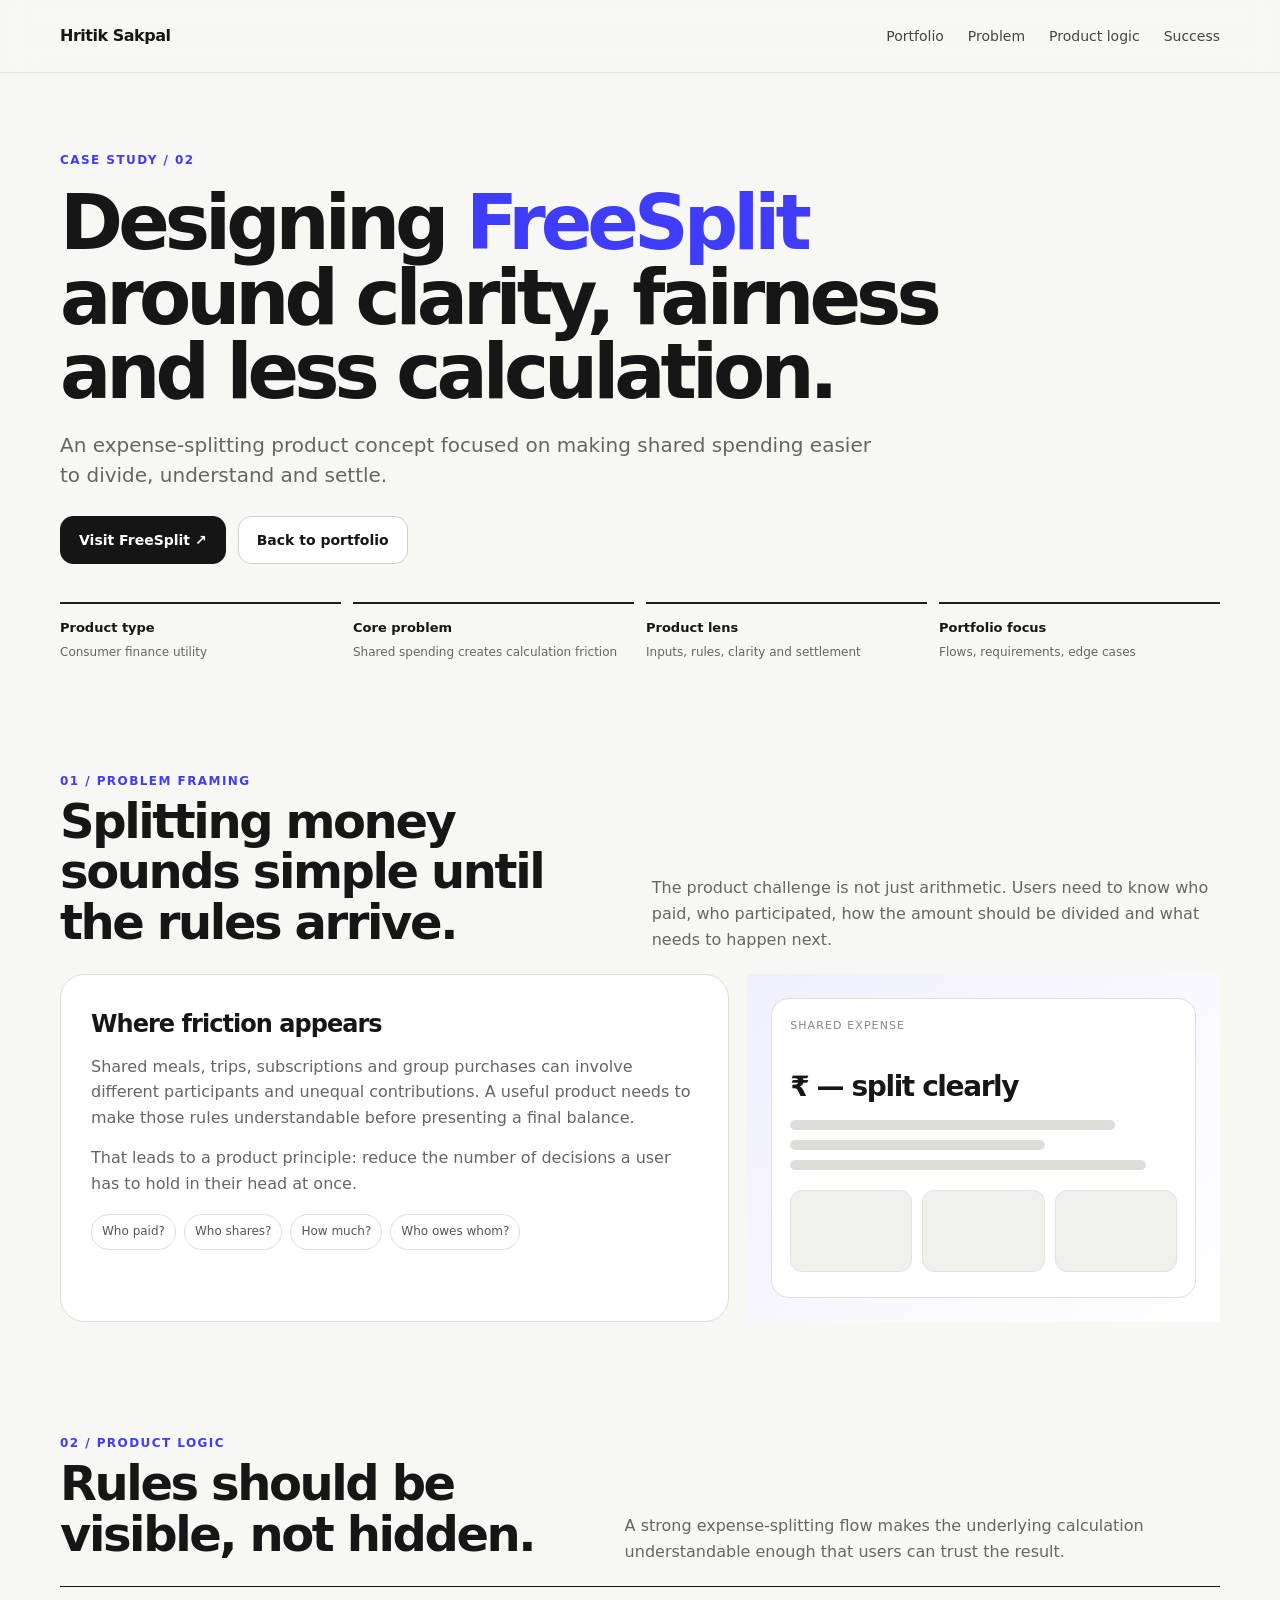
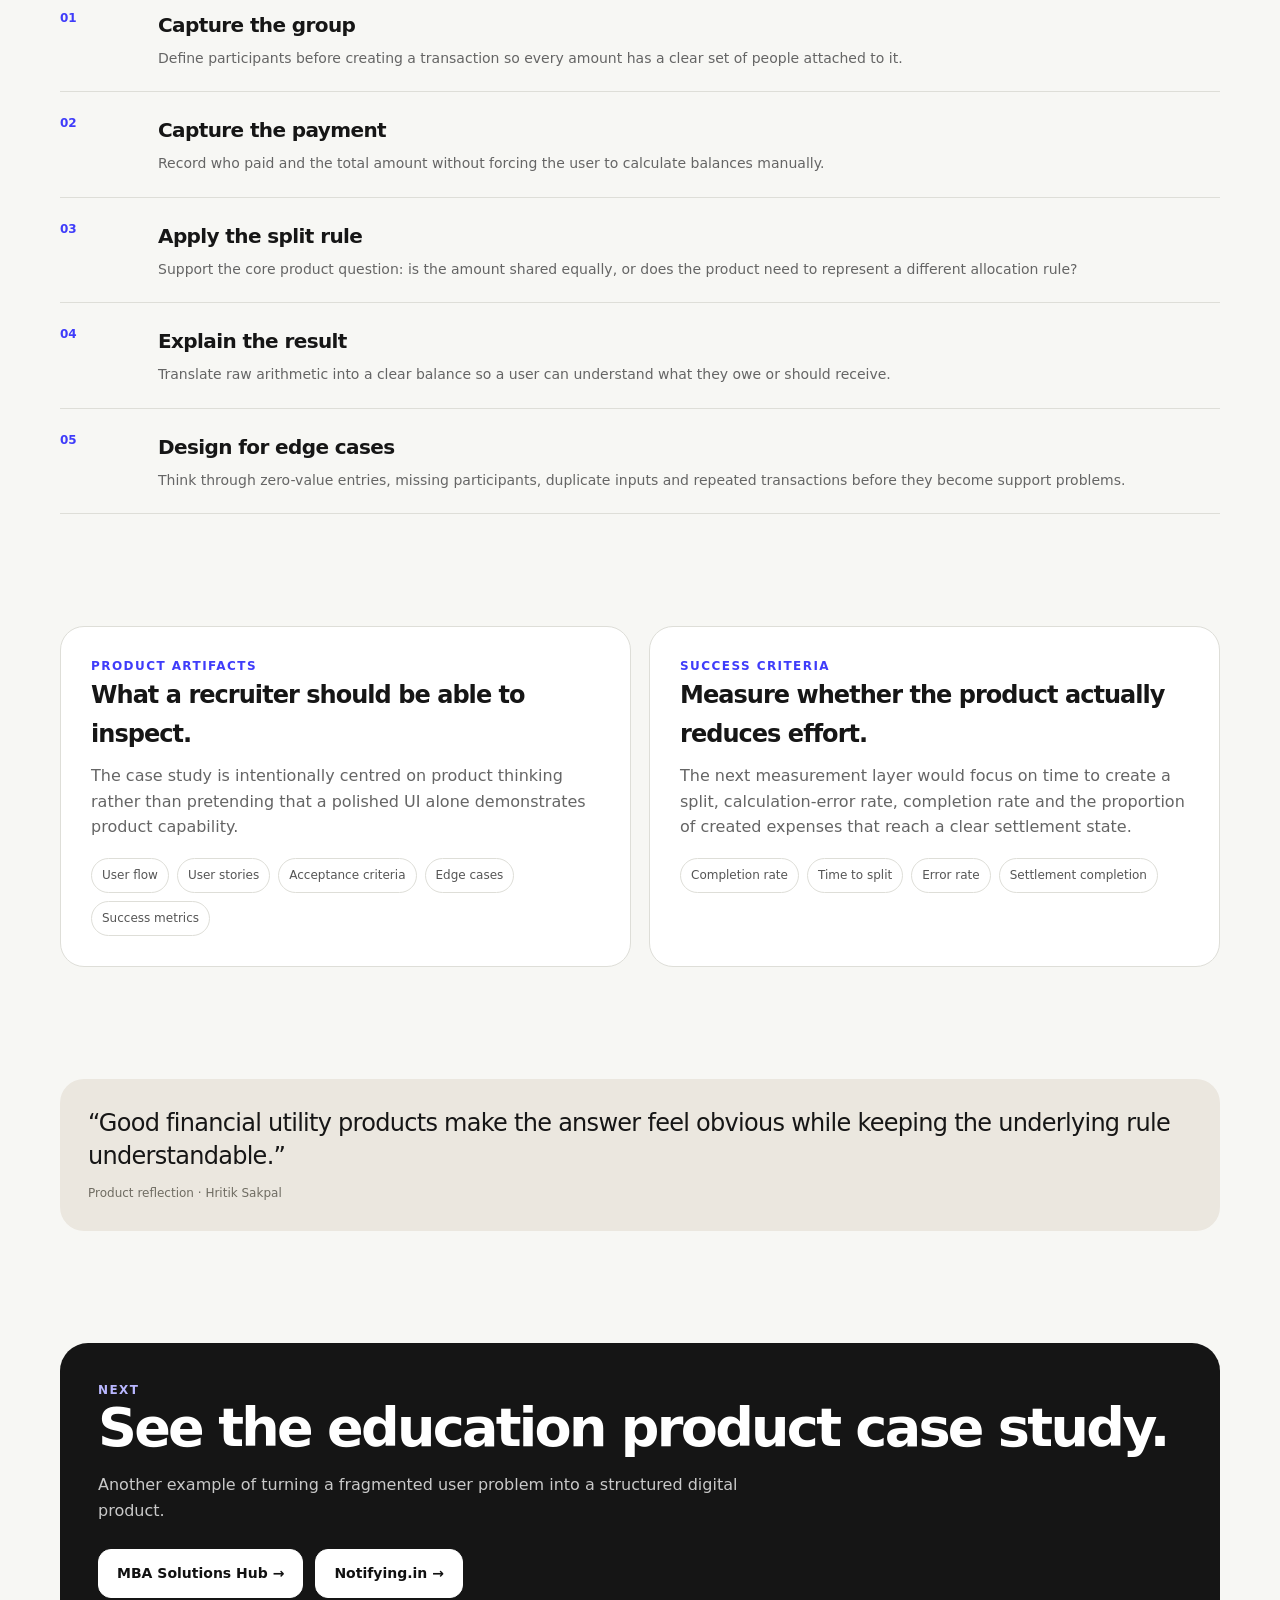
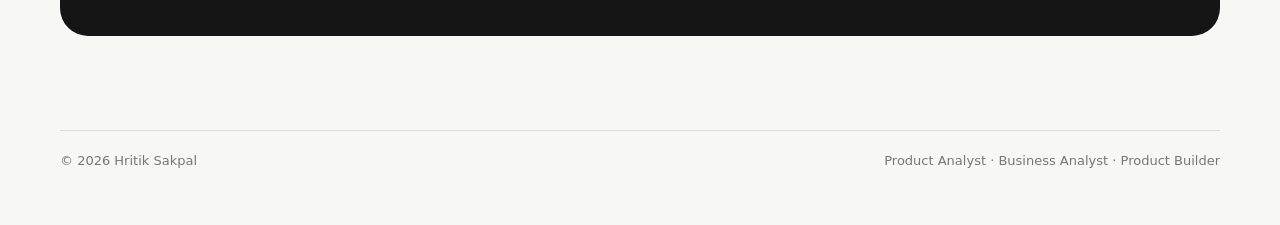
==== freesplit.html @ 92d553ec "Add freesplit case study" ====
<!doctype html>
<html lang="en-IN">
<head>
<meta charset="utf-8"><meta name="viewport" content="width=device-width, initial-scale=1">
<meta name="description" content="FreeSplit product case study by Hritik Sakpal — expense splitting product focused on shared spending, product logic, user flows, requirements and edge cases.">
<meta name="author" content="Hritik Sakpal"><meta name="robots" content="index,follow,max-image-preview:large,max-snippet:-1,max-video-preview:-1">
<link rel="canonical" href="https://hritiksakpal.github.io/portfolio/freesplit.html">
<meta property="og:title" content="FreeSplit Case Study — Hritik Sakpal"><meta property="og:description" content="Product case study for FreeSplit: shared expenses, product logic, user flows, requirements and edge cases."><meta property="og:type" content="article"><meta property="og:url" content="https://hritiksakpal.github.io/portfolio/freesplit.html"><meta property="og:site_name" content="Hritik Sakpal">
<meta property="og:image" content="https://hritiksakpal.github.io/portfolio/assets/profile.jpg">
<title>FreeSplit Case Study | Hritik Sakpal</title>
<style>:root{--bg:#f7f7f4;--surface:#fff;--ink:#161616;--muted:#656565;--line:#deded8;--accent:#3f3cfa;--accent2:#ecebff;--dark:#151515;--shadow:0 18px 60px rgba(0,0,0,.08);--radius:24px}
*{box-sizing:border-box}
html{scroll-behavior:smooth}
body{margin:0;background:var(--bg);color:var(--ink);font-family:Inter,ui-sans-serif,system-ui,-apple-system,BlinkMacSystemFont,"Segoe UI",sans-serif;line-height:1.6}
a{color:inherit;text-decoration:none}
.wrap{width:min(1160px,92vw);margin:0 auto}
.nav{position:sticky;top:0;z-index:50;background:rgba(247,247,244,.88);backdrop-filter:blur(14px);border-bottom:1px solid rgba(222,222,216,.75)}
.navin{height:72px;display:flex;align-items:center;justify-content:space-between}
.brand{font-weight:800;letter-spacing:-.03em}
.links{display:flex;gap:24px;font-size:14px;color:#444}
.links a:hover{color:var(--accent)}
.hero{padding:78px 0 54px}
.kicker{font-size:12px;font-weight:800;letter-spacing:.12em;text-transform:uppercase;color:var(--accent)}
.hero h1{font-size:clamp(46px,6vw,76px);line-height:.98;letter-spacing:-.065em;max-width:960px;margin:16px 0 20px}
.hero h1 span{color:var(--accent)}
.lead{font-size:20px;line-height:1.5;color:var(--muted);max-width:820px;margin:0}
.hero-actions{display:flex;gap:12px;flex-wrap:wrap;margin-top:26px}
.btn{display:inline-flex;align-items:center;justify-content:center;gap:8px;padding:12px 18px;border-radius:13px;border:1px solid #cfcfca;font-weight:700;font-size:14px;background:var(--surface)}
.btn.primary{background:var(--dark);color:#fff;border-color:var(--dark)}
.btn:hover{transform:translateY(-1px)}
.meta-grid{display:grid;grid-template-columns:repeat(4,1fr);gap:12px;margin-top:38px}
.meta{border-top:2px solid #1e1e1e;padding-top:10px}
.meta b{font-size:13px}
.meta span{display:block;color:var(--muted);font-size:12px;margin-top:3px}
.section{padding:56px 0}
.section-head{display:flex;justify-content:space-between;align-items:end;gap:20px;margin-bottom:22px}
.section h2{font-size:clamp(30px,4vw,48px);letter-spacing:-.05em;line-height:1.05;margin:5px 0}
.section-lead{max-width:690px;color:var(--muted);margin:0}
.grid{display:grid;grid-template-columns:repeat(12,1fr);gap:18px}
.card{background:var(--surface);border:1px solid var(--line);border-radius:var(--radius);overflow:hidden}
.copy{padding:30px}
.copy h3{font-size:24px;letter-spacing:-.04em;margin:0 0 10px}
.copy p{color:var(--muted);margin:0 0 15px}
.span-7{grid-column:span 7}
.span-5{grid-column:span 5}
.span-6{grid-column:span 6}
.evidence{padding:24px;background:linear-gradient(135deg,#f0efff,#ffffff)}
.mock-screen{min-height:300px;border:1px solid var(--line);background:#fff;border-radius:18px;padding:18px}
.mock-top{display:flex;justify-content:space-between;gap:10px;align-items:center}
.mock-label{font-size:11px;color:#888;text-transform:uppercase;letter-spacing:.1em}
.mock-title{font-size:28px;font-weight:800;letter-spacing:-.05em;margin:30px 0 6px}
.mock-line{height:10px;background:#deded8;border-radius:999px;margin:10px 0}
.mock-line.s1{width:84%}.mock-line.s2{width:66%}.mock-line.s3{width:92%}
.mock-cards{display:grid;grid-template-columns:repeat(3,1fr);gap:10px;margin-top:20px}
.mock-card{height:82px;border-radius:12px;background:#f0f0ec;border:1px solid #e4e4df}
.note{padding:20px;border:1px solid var(--line);border-radius:18px;background:#fff}
.note b{display:block;margin-bottom:5px}
.note span{color:var(--muted);font-size:13px}
.timeline{border-top:1px solid var(--ink)}
.step-row{display:grid;grid-template-columns:80px 1fr;gap:18px;padding:22px 0;border-bottom:1px solid var(--line)}
.num{font-size:12px;font-weight:800;color:var(--accent)}
.step-row h3{margin:0 0 6px;font-size:20px;letter-spacing:-.03em}
.step-row p{margin:0;color:var(--muted);font-size:14px}
.pills{display:flex;gap:8px;flex-wrap:wrap;margin-top:18px}
.pill{padding:7px 10px;border-radius:999px;border:1px solid var(--line);background:#fff;font-size:12px;color:#555}
.quote{padding:28px;border-radius:24px;background:#ebe7df}
.quote p{font-size:24px;line-height:1.35;letter-spacing:-.03em;margin:0}
.quote span{display:block;margin-top:12px;color:#6f6c62;font-size:12px}
.cta{padding:38px;border-radius:28px;background:var(--dark);color:#fff}
.cta h2{font-size:clamp(32px,5vw,54px);letter-spacing:-.05em;line-height:1.03;margin:0 0 10px}
.cta p{color:#c9c9c9;max-width:680px}
.cta .btn{background:#fff;color:#111;border-color:#fff}
footer{padding:38px 0 54px;color:#777;font-size:13px}
.foot{display:flex;justify-content:space-between;gap:20px;flex-wrap:wrap;border-top:1px solid var(--line);padding-top:20px}
.reveal{opacity:0;transform:translateY(14px);transition:opacity .7s ease,transform .7s ease}
.reveal.on{opacity:1;transform:none}
@media(max-width:900px){.meta-grid{grid-template-columns:1fr 1fr}.span-7,.span-5,.span-6{grid-column:span 12}.hero{padding-top:58px}}
@media(max-width:620px){.navin{height:64px}.links{gap:12px}.links a:nth-child(n+3){display:none}.hero h1{font-size:50px}.lead{font-size:17px}.section{padding:44px 0}.meta-grid{grid-template-columns:1fr 1fr}.copy{padding:24px}.step-row{grid-template-columns:52px 1fr}.quote{padding:24px}.quote p{font-size:21px}}
@media(prefers-reduced-motion:reduce){html{scroll-behavior:auto}.reveal{opacity:1;transform:none;transition:none}}</style>
<script type="application/ld+json">{"@context":"https://schema.org","@type":"Article","headline":"FreeSplit Case Study — Hritik Sakpal","description":"Product case study covering FreeSplit and shared expense splitting.","author":{"@type":"Person","name":"Hritik Sakpal","url":"https://hritiksakpal.github.io/portfolio/"},"mainEntityOfPage":{"@type":"WebPage","@id":"https://hritiksakpal.github.io/portfolio/freesplit.html"},"url":"https://hritiksakpal.github.io/portfolio/freesplit.html","inLanguage":"en-IN"}</script>
</head>
<body>
<header class="nav"><div class="wrap navin"><a class="brand" href="./">Hritik Sakpal</a><nav class="links"><a href="./">Portfolio</a><a href="#problem">Problem</a><a href="#logic">Product logic</a><a href="#success">Success</a></nav></div></header>
<main>
<section class="hero wrap reveal"><div class="kicker">Case study / 02</div><h1>Designing <span>FreeSplit</span> around clarity, fairness and less calculation.</h1><p class="lead">An expense-splitting product concept focused on making shared spending easier to divide, understand and settle.</p><div class="hero-actions"><a class="btn primary" href="https://freesplit.in" target="_blank" rel="noreferrer">Visit FreeSplit ↗</a><a class="btn" href="./">Back to portfolio</a></div>
<div class="meta-grid"><div class="meta"><b>Product type</b><span>Consumer finance utility</span></div><div class="meta"><b>Core problem</b><span>Shared spending creates calculation friction</span></div><div class="meta"><b>Product lens</b><span>Inputs, rules, clarity and settlement</span></div><div class="meta"><b>Portfolio focus</b><span>Flows, requirements, edge cases</span></div></div></section>

<section id="problem" class="section wrap"><div class="section-head reveal"><div><div class="kicker">01 / Problem framing</div><h2>Splitting money sounds simple until the rules arrive.</h2></div><p class="section-lead">The product challenge is not just arithmetic. Users need to know who paid, who participated, how the amount should be divided and what needs to happen next.</p></div>
<div class="grid"><article class="card copy span-7 reveal"><h3>Where friction appears</h3><p>Shared meals, trips, subscriptions and group purchases can involve different participants and unequal contributions. A useful product needs to make those rules understandable before presenting a final balance.</p><p>That leads to a product principle: reduce the number of decisions a user has to hold in their head at once.</p><div class="pills"><span class="pill">Who paid?</span><span class="pill">Who shares?</span><span class="pill">How much?</span><span class="pill">Who owes whom?</span></div></article><aside class="evidence span-5 reveal"><div class="mock-screen"><div class="mock-label">Shared expense</div><div class="mock-title">₹ — split clearly</div><div class="mock-line s1"></div><div class="mock-line s2"></div><div class="mock-line s3"></div><div class="mock-cards"><div class="mock-card"></div><div class="mock-card"></div><div class="mock-card"></div></div></div></aside></div></section>

<section id="logic" class="section wrap"><div class="section-head reveal"><div><div class="kicker">02 / Product logic</div><h2>Rules should be visible, not hidden.</h2></div><p class="section-lead">A strong expense-splitting flow makes the underlying calculation understandable enough that users can trust the result.</p></div>
<div class="timeline reveal">
<div class="step-row"><div class="num">01</div><div><h3>Capture the group</h3><p>Define participants before creating a transaction so every amount has a clear set of people attached to it.</p></div></div>
<div class="step-row"><div class="num">02</div><div><h3>Capture the payment</h3><p>Record who paid and the total amount without forcing the user to calculate balances manually.</p></div></div>
<div class="step-row"><div class="num">03</div><div><h3>Apply the split rule</h3><p>Support the core product question: is the amount shared equally, or does the product need to represent a different allocation rule?</p></div></div>
<div class="step-row"><div class="num">04</div><div><h3>Explain the result</h3><p>Translate raw arithmetic into a clear balance so a user can understand what they owe or should receive.</p></div></div>
<div class="step-row"><div class="num">05</div><div><h3>Design for edge cases</h3><p>Think through zero-value entries, missing participants, duplicate inputs and repeated transactions before they become support problems.</p></div></div>
</div></section>

<section class="section wrap"><div class="grid"><article class="card copy span-6 reveal"><div class="kicker">Product artifacts</div><h3>What a recruiter should be able to inspect.</h3><p>The case study is intentionally centred on product thinking rather than pretending that a polished UI alone demonstrates product capability.</p><div class="pills"><span class="pill">User flow</span><span class="pill">User stories</span><span class="pill">Acceptance criteria</span><span class="pill">Edge cases</span><span class="pill">Success metrics</span></div></article><article class="card copy span-6 reveal"><div class="kicker">Success criteria</div><h3>Measure whether the product actually reduces effort.</h3><p>The next measurement layer would focus on time to create a split, calculation-error rate, completion rate and the proportion of created expenses that reach a clear settlement state.</p><div class="pills"><span class="pill">Completion rate</span><span class="pill">Time to split</span><span class="pill">Error rate</span><span class="pill">Settlement completion</span></div></article></div></section>

<section id="success" class="section wrap"><div class="quote reveal"><p>“Good financial utility products make the answer feel obvious while keeping the underlying rule understandable.”</p><span>Product reflection · Hritik Sakpal</span></div></section>

<section class="section wrap"><div class="cta reveal"><div class="kicker" style="color:#b9b7ff">Next</div><h2>See the education product case study.</h2><p>Another example of turning a fragmented user problem into a structured digital product.</p><div class="hero-actions"><a class="btn" href="mba-solutions-hub.html">MBA Solutions Hub →</a><a class="btn" href="notifying-in.html">Notifying.in →</a></div></div></section>
</main>
<footer><div class="wrap foot"><span>© 2026 Hritik Sakpal</span><span>Product Analyst · Business Analyst · Product Builder</span></div></footer>
<script>const obs=new IntersectionObserver(es=>es.forEach(e=>{if(e.isIntersecting)e.target.classList.add('on')}),{threshold:.08});document.querySelectorAll('.reveal').forEach(el=>obs.observe(el));</script>
</body></html>
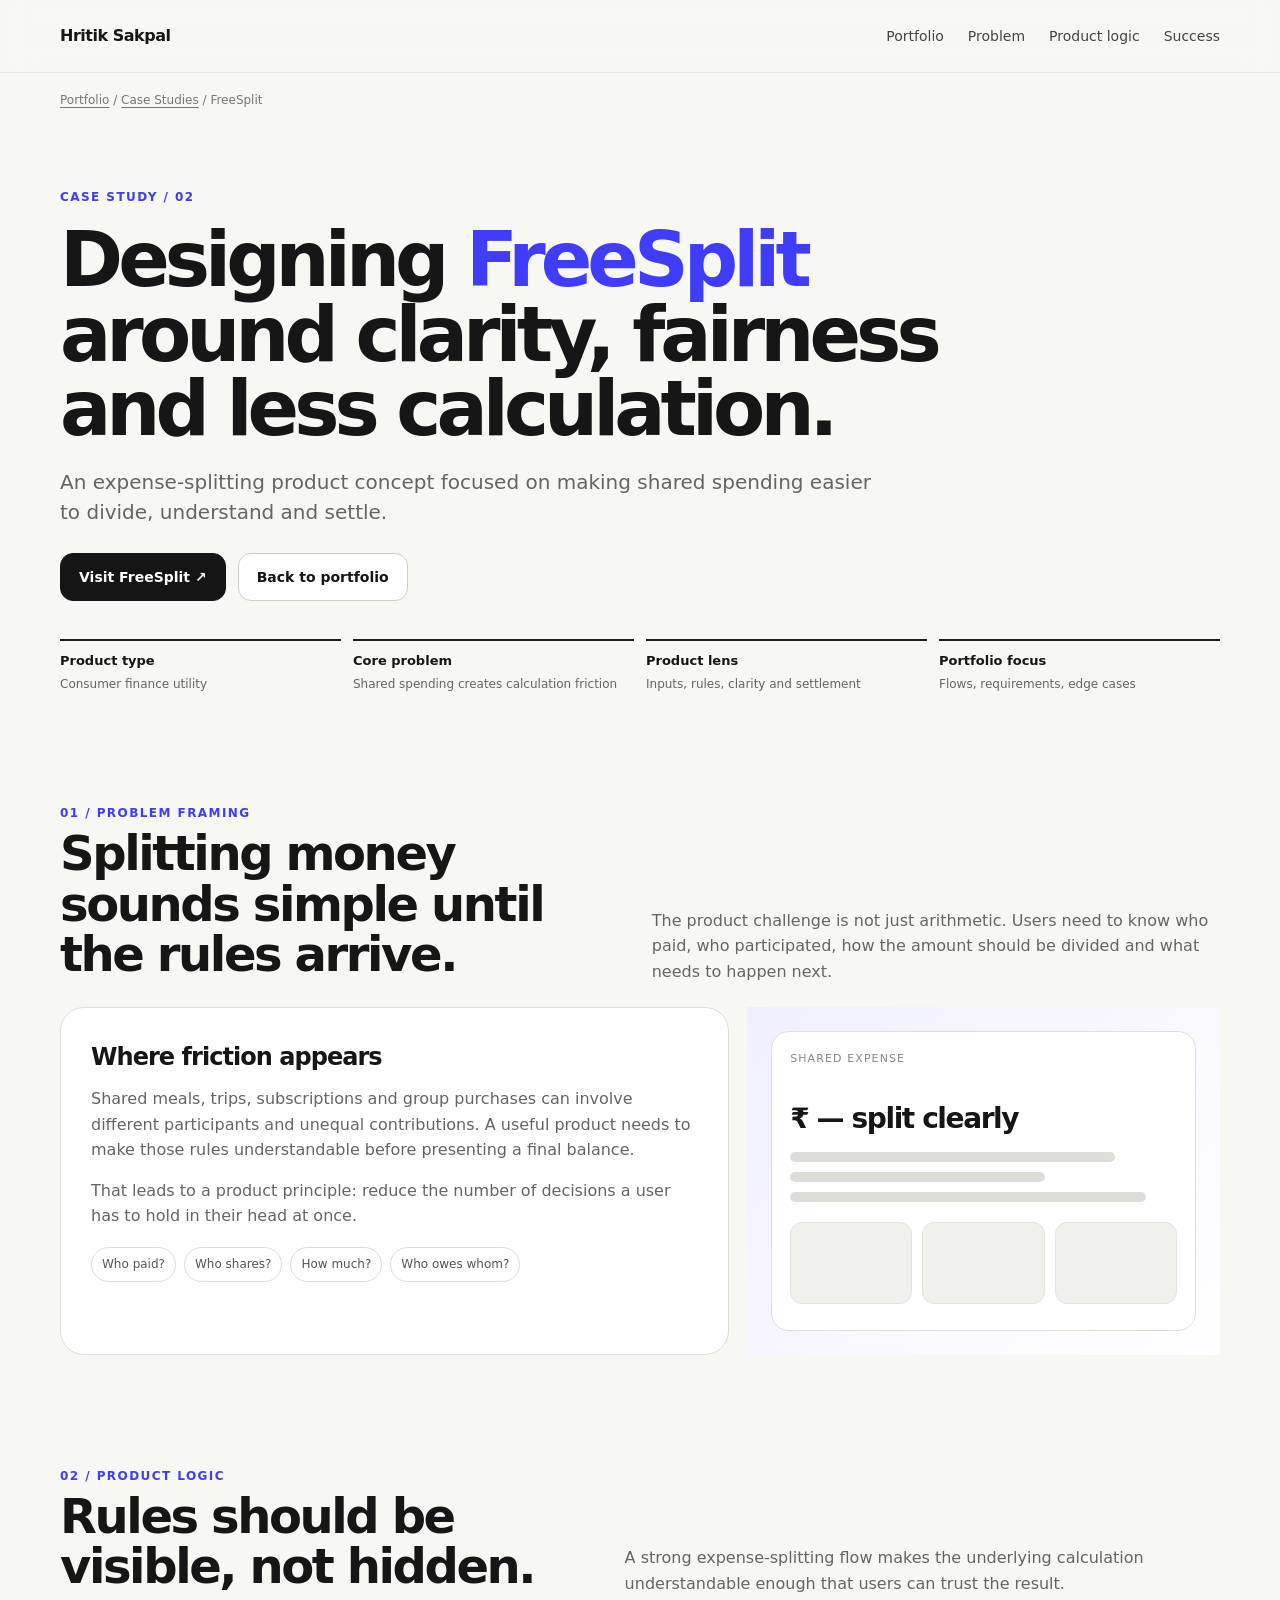
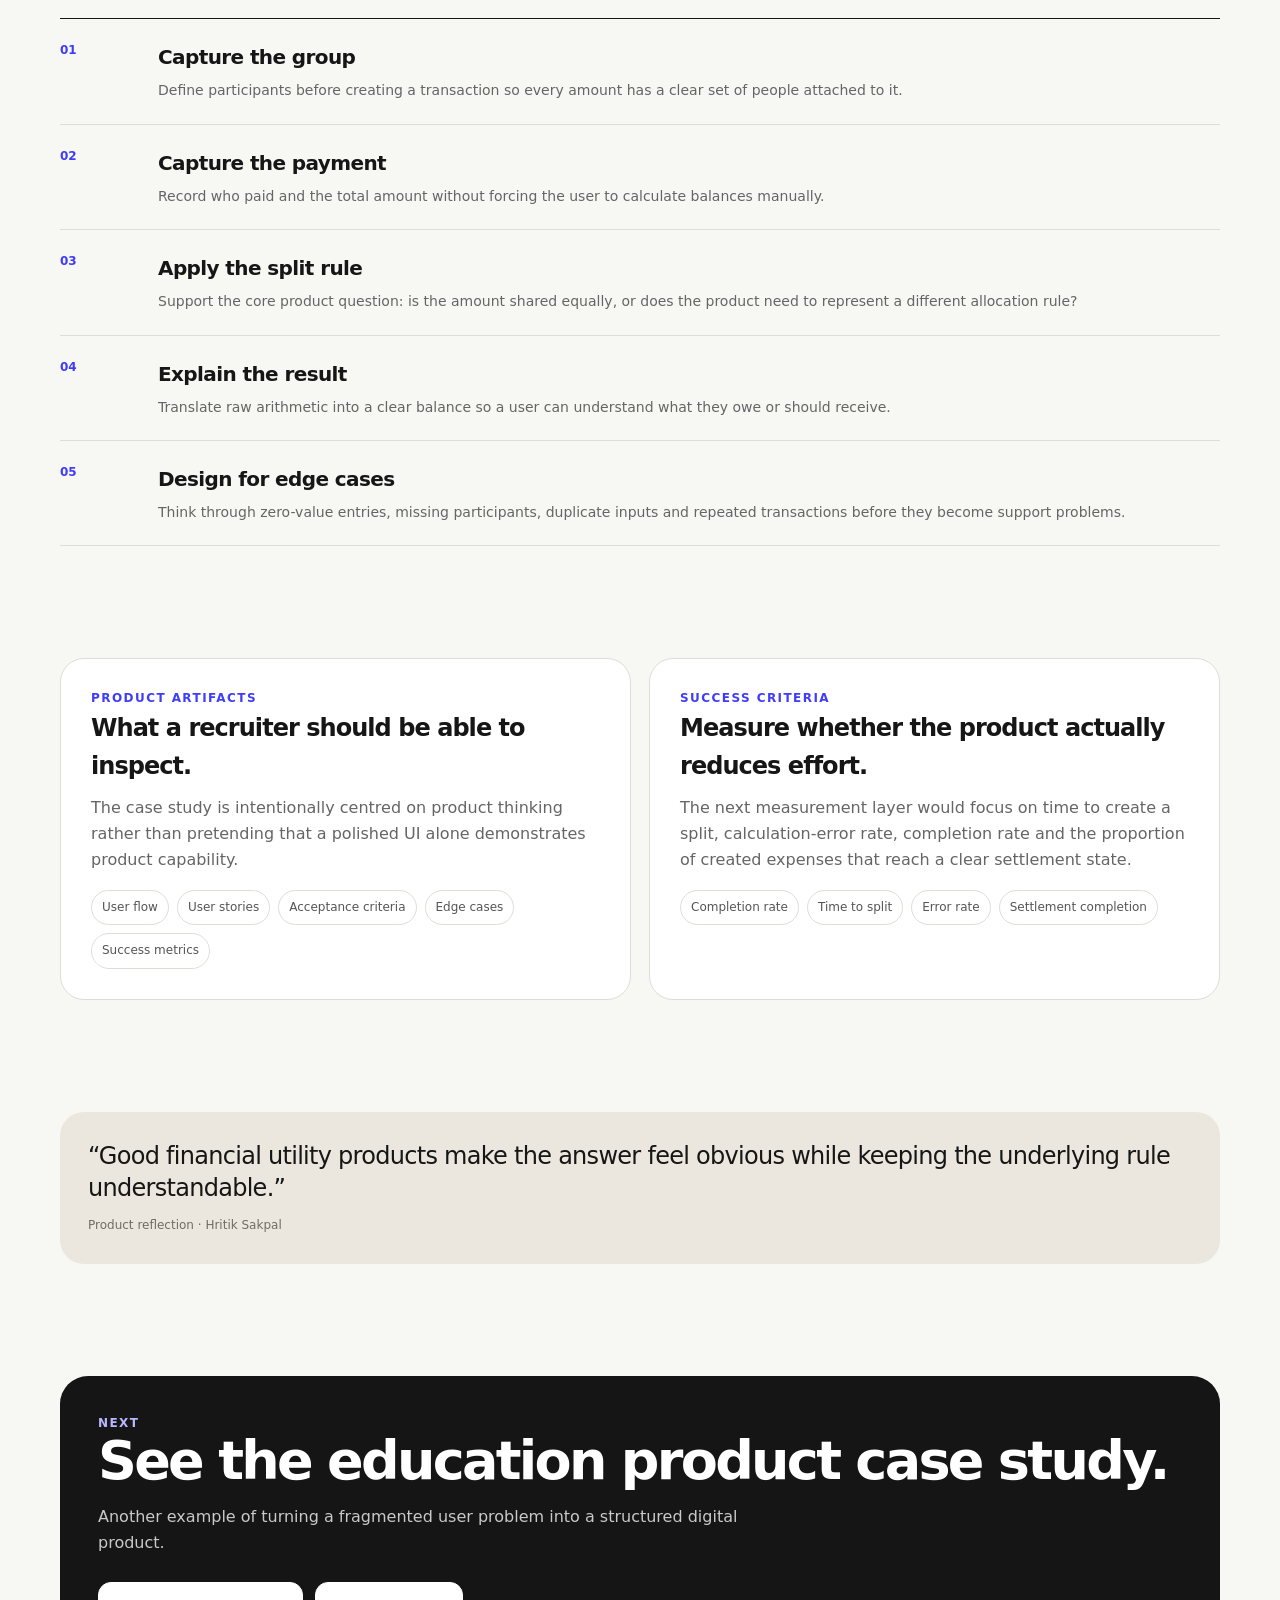
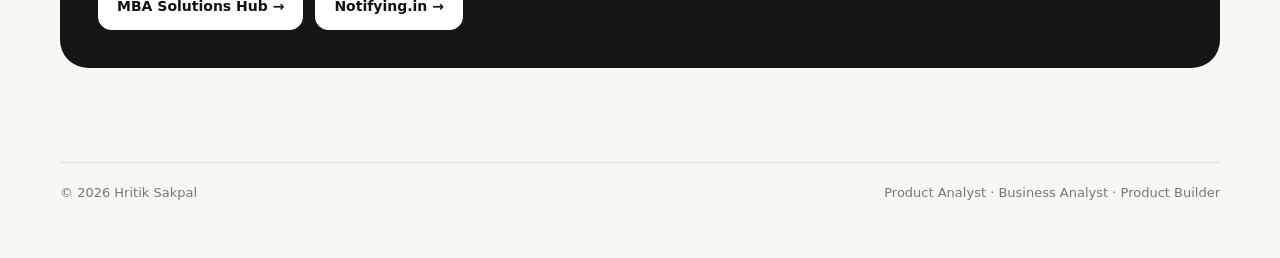
==== commit 5bc62afc: "Strengthen SEO and structured data for FreeSplit case study" ====
--- a/freesplit.html
+++ b/freesplit.html
@@ -1,87 +1,82 @@
-<!doctype html>
-<html lang="en-IN">
-<head>
-<meta charset="utf-8"><meta name="viewport" content="width=device-width, initial-scale=1">
-<meta name="description" content="FreeSplit product case study by Hritik Sakpal — expense splitting product focused on shared spending, product logic, user flows, requirements and edge cases.">
-<meta name="author" content="Hritik Sakpal"><meta name="robots" content="index,follow,max-image-preview:large,max-snippet:-1,max-video-preview:-1">
+<meta charset="utf-8">
+<meta name="viewport" content="width=device-width, initial-scale=1">
+<meta name="description" content="FreeSplit product case study by Hritik Sakpal covering shared expense splitting, product rules, user flows, requirements, edge cases and success metrics.">
+<meta name="author" content="Hritik Sakpal">
+<meta name="robots" content="index,follow,max-image-preview:large,max-snippet:-1,max-video-preview:-1">
+<meta name="googlebot" content="index,follow,max-image-preview:large,max-snippet:-1,max-video-preview:-1">
 <link rel="canonical" href="https://hritiksakpal.github.io/portfolio/freesplit.html">
-<meta property="og:title" content="FreeSplit Case Study — Hritik Sakpal"><meta property="og:description" content="Product case study for FreeSplit: shared expenses, product logic, user flows, requirements and edge cases."><meta property="og:type" content="article"><meta property="og:url" content="https://hritiksakpal.github.io/portfolio/freesplit.html"><meta property="og:site_name" content="Hritik Sakpal">
+<meta name="theme-color" content="#f7f7f4">
+<meta property="og:title" content="FreeSplit Case Study — Hritik Sakpal">
+<meta property="og:description" content="How Hritik Sakpal approached FreeSplit around clarity, transparent rules and lower calculation friction.">
+<meta property="og:type" content="article">
+<meta property="og:url" content="https://hritiksakpal.github.io/portfolio/freesplit.html">
+<meta property="og:site_name" content="Hritik Sakpal">
+<meta property="og:locale" content="en_IN">
 <meta property="og:image" content="https://hritiksakpal.github.io/portfolio/assets/profile.jpg">
+<meta property="og:image:alt" content="Hritik Sakpal — Product Analyst">
+<meta name="twitter:card" content="summary_large_image">
+<meta name="twitter:title" content="FreeSplit Case Study — Hritik Sakpal">
+<meta name="twitter:description" content="How Hritik Sakpal approached FreeSplit around clarity, transparent rules and lower calculation friction.">
+<meta name="twitter:image" content="https://hritiksakpal.github.io/portfolio/assets/profile.jpg">
+<meta name="twitter:image:alt" content="Hritik Sakpal — Product Analyst">
 <title>FreeSplit Case Study | Hritik Sakpal</title>
-<style>:root{--bg:#f7f7f4;--surface:#fff;--ink:#161616;--muted:#656565;--line:#deded8;--accent:#3f3cfa;--accent2:#ecebff;--dark:#151515;--shadow:0 18px 60px rgba(0,0,0,.08);--radius:24px}
-*{box-sizing:border-box}
-html{scroll-behavior:smooth}
-body{margin:0;background:var(--bg);color:var(--ink);font-family:Inter,ui-sans-serif,system-ui,-apple-system,BlinkMacSystemFont,"Segoe UI",sans-serif;line-height:1.6}
-a{color:inherit;text-decoration:none}
-.wrap{width:min(1160px,92vw);margin:0 auto}
-.nav{position:sticky;top:0;z-index:50;background:rgba(247,247,244,.88);backdrop-filter:blur(14px);border-bottom:1px solid rgba(222,222,216,.75)}
-.navin{height:72px;display:flex;align-items:center;justify-content:space-between}
-.brand{font-weight:800;letter-spacing:-.03em}
-.links{display:flex;gap:24px;font-size:14px;color:#444}
-.links a:hover{color:var(--accent)}
-.hero{padding:78px 0 54px}
-.kicker{font-size:12px;font-weight:800;letter-spacing:.12em;text-transform:uppercase;color:var(--accent)}
-.hero h1{font-size:clamp(46px,6vw,76px);line-height:.98;letter-spacing:-.065em;max-width:960px;margin:16px 0 20px}
-.hero h1 span{color:var(--accent)}
-.lead{font-size:20px;line-height:1.5;color:var(--muted);max-width:820px;margin:0}
-.hero-actions{display:flex;gap:12px;flex-wrap:wrap;margin-top:26px}
-.btn{display:inline-flex;align-items:center;justify-content:center;gap:8px;padding:12px 18px;border-radius:13px;border:1px solid #cfcfca;font-weight:700;font-size:14px;background:var(--surface)}
-.btn.primary{background:var(--dark);color:#fff;border-color:var(--dark)}
-.btn:hover{transform:translateY(-1px)}
-.meta-grid{display:grid;grid-template-columns:repeat(4,1fr);gap:12px;margin-top:38px}
-.meta{border-top:2px solid #1e1e1e;padding-top:10px}
-.meta b{font-size:13px}
-.meta span{display:block;color:var(--muted);font-size:12px;margin-top:3px}
-.section{padding:56px 0}
-.section-head{display:flex;justify-content:space-between;align-items:end;gap:20px;margin-bottom:22px}
-.section h2{font-size:clamp(30px,4vw,48px);letter-spacing:-.05em;line-height:1.05;margin:5px 0}
-.section-lead{max-width:690px;color:var(--muted);margin:0}
-.grid{display:grid;grid-template-columns:repeat(12,1fr);gap:18px}
-.card{background:var(--surface);border:1px solid var(--line);border-radius:var(--radius);overflow:hidden}
-.copy{padding:30px}
-.copy h3{font-size:24px;letter-spacing:-.04em;margin:0 0 10px}
-.copy p{color:var(--muted);margin:0 0 15px}
-.span-7{grid-column:span 7}
-.span-5{grid-column:span 5}
-.span-6{grid-column:span 6}
-.evidence{padding:24px;background:linear-gradient(135deg,#f0efff,#ffffff)}
-.mock-screen{min-height:300px;border:1px solid var(--line);background:#fff;border-radius:18px;padding:18px}
-.mock-top{display:flex;justify-content:space-between;gap:10px;align-items:center}
-.mock-label{font-size:11px;color:#888;text-transform:uppercase;letter-spacing:.1em}
-.mock-title{font-size:28px;font-weight:800;letter-spacing:-.05em;margin:30px 0 6px}
-.mock-line{height:10px;background:#deded8;border-radius:999px;margin:10px 0}
-.mock-line.s1{width:84%}.mock-line.s2{width:66%}.mock-line.s3{width:92%}
-.mock-cards{display:grid;grid-template-columns:repeat(3,1fr);gap:10px;margin-top:20px}
-.mock-card{height:82px;border-radius:12px;background:#f0f0ec;border:1px solid #e4e4df}
-.note{padding:20px;border:1px solid var(--line);border-radius:18px;background:#fff}
-.note b{display:block;margin-bottom:5px}
-.note span{color:var(--muted);font-size:13px}
-.timeline{border-top:1px solid var(--ink)}
-.step-row{display:grid;grid-template-columns:80px 1fr;gap:18px;padding:22px 0;border-bottom:1px solid var(--line)}
-.num{font-size:12px;font-weight:800;color:var(--accent)}
-.step-row h3{margin:0 0 6px;font-size:20px;letter-spacing:-.03em}
-.step-row p{margin:0;color:var(--muted);font-size:14px}
-.pills{display:flex;gap:8px;flex-wrap:wrap;margin-top:18px}
-.pill{padding:7px 10px;border-radius:999px;border:1px solid var(--line);background:#fff;font-size:12px;color:#555}
-.quote{padding:28px;border-radius:24px;background:#ebe7df}
-.quote p{font-size:24px;line-height:1.35;letter-spacing:-.03em;margin:0}
-.quote span{display:block;margin-top:12px;color:#6f6c62;font-size:12px}
-.cta{padding:38px;border-radius:28px;background:var(--dark);color:#fff}
-.cta h2{font-size:clamp(32px,5vw,54px);letter-spacing:-.05em;line-height:1.03;margin:0 0 10px}
-.cta p{color:#c9c9c9;max-width:680px}
-.cta .btn{background:#fff;color:#111;border-color:#fff}
-footer{padding:38px 0 54px;color:#777;font-size:13px}
-.foot{display:flex;justify-content:space-between;gap:20px;flex-wrap:wrap;border-top:1px solid var(--line);padding-top:20px}
-.reveal{opacity:0;transform:translateY(14px);transition:opacity .7s ease,transform .7s ease}
-.reveal.on{opacity:1;transform:none}
-@media(max-width:900px){.meta-grid{grid-template-columns:1fr 1fr}.span-7,.span-5,.span-6{grid-column:span 12}.hero{padding-top:58px}}
-@media(max-width:620px){.navin{height:64px}.links{gap:12px}.links a:nth-child(n+3){display:none}.hero h1{font-size:50px}.lead{font-size:17px}.section{padding:44px 0}.meta-grid{grid-template-columns:1fr 1fr}.copy{padding:24px}.step-row{grid-template-columns:52px 1fr}.quote{padding:24px}.quote p{font-size:21px}}
-@media(prefers-reduced-motion:reduce){html{scroll-behavior:auto}.reveal{opacity:1;transform:none;transition:none}}</style>
-<script type="application/ld+json">{"@context":"https://schema.org","@type":"Article","headline":"FreeSplit Case Study — Hritik Sakpal","description":"Product case study covering FreeSplit and shared expense splitting.","author":{"@type":"Person","name":"Hritik Sakpal","url":"https://hritiksakpal.github.io/portfolio/"},"mainEntityOfPage":{"@type":"WebPage","@id":"https://hritiksakpal.github.io/portfolio/freesplit.html"},"url":"https://hritiksakpal.github.io/portfolio/freesplit.html","inLanguage":"en-IN"}</script>
+<link rel="stylesheet" href="case-study.css">
+<script type="application/ld+json">
+{
+  "@context":"https://schema.org",
+  "@graph":[
+    {
+      "@type":"Article",
+      "@id":"https://hritiksakpal.github.io/portfolio/freesplit.html#article",
+      "headline":"FreeSplit Case Study — Hritik Sakpal",
+      "description":"FreeSplit product case study by Hritik Sakpal covering shared expense splitting, product rules, user flows, requirements, edge cases and success metrics.",
+      "author":{"@id":"https://hritiksakpal.github.io/portfolio/#person"},
+      "publisher":{"@id":"https://hritiksakpal.github.io/portfolio/#person"},
+      "mainEntityOfPage":{"@id":"https://hritiksakpal.github.io/portfolio/freesplit.html"},
+      "url":"https://hritiksakpal.github.io/portfolio/freesplit.html",
+      "image":"https://hritiksakpal.github.io/portfolio/assets/profile.jpg",
+      "articleSection":"Consumer Product",
+      "datePublished":"2026-09-22",
+      "dateModified":"2026-09-22",
+      "inLanguage":"en-IN",
+      "isPartOf":{"@id":"https://hritiksakpal.github.io/portfolio/#website"}
+    },
+    {
+      "@type":"Person",
+      "@id":"https://hritiksakpal.github.io/portfolio/#person",
+      "name":"Hritik Sakpal",
+      "url":"https://hritiksakpal.github.io/portfolio/",
+      "image":"https://hritiksakpal.github.io/portfolio/assets/profile.jpg",
+      "jobTitle":"Product Analyst",
+      "sameAs":[
+        "https://www.linkedin.com/in/hritik-sakpal/",
+        "https://github.com/hritiksakpal"
+      ]
+    },
+    {
+      "@type":"WebSite",
+      "@id":"https://hritiksakpal.github.io/portfolio/#website",
+      "url":"https://hritiksakpal.github.io/portfolio/",
+      "name":"Hritik Sakpal",
+      "publisher":{"@id":"https://hritiksakpal.github.io/portfolio/#person"}
+    },
+    {
+      "@type":"BreadcrumbList",
+      "@id":"https://hritiksakpal.github.io/portfolio/freesplit.html#breadcrumb",
+      "itemListElement":[
+        {"@type":"ListItem","position":1,"name":"Hritik Sakpal Portfolio","item":"https://hritiksakpal.github.io/portfolio/"},
+        {"@type":"ListItem","position":2,"name":"Case Studies","item":"https://hritiksakpal.github.io/portfolio/#work"},
+        {"@type":"ListItem","position":3,"name":"FreeSplit","item":"https://hritiksakpal.github.io/portfolio/freesplit.html"}
+      ]
+    }
+  ]
+}
+</script>
 </head>
 <body>
 <header class="nav"><div class="wrap navin"><a class="brand" href="./">Hritik Sakpal</a><nav class="links"><a href="./">Portfolio</a><a href="#problem">Problem</a><a href="#logic">Product logic</a><a href="#success">Success</a></nav></div></header>
-<main>
+<main><div class="wrap"><nav class="breadcrumbs" aria-label="Breadcrumb"><a href="./">Portfolio</a> / <a href="./#work">Case Studies</a> / <span>FreeSplit</span></nav></div>
+
 <section class="hero wrap reveal"><div class="kicker">Case study / 02</div><h1>Designing <span>FreeSplit</span> around clarity, fairness and less calculation.</h1><p class="lead">An expense-splitting product concept focused on making shared spending easier to divide, understand and settle.</p><div class="hero-actions"><a class="btn primary" href="https://freesplit.in" target="_blank" rel="noreferrer">Visit FreeSplit ↗</a><a class="btn" href="./">Back to portfolio</a></div>
 <div class="meta-grid"><div class="meta"><b>Product type</b><span>Consumer finance utility</span></div><div class="meta"><b>Core problem</b><span>Shared spending creates calculation friction</span></div><div class="meta"><b>Product lens</b><span>Inputs, rules, clarity and settlement</span></div><div class="meta"><b>Portfolio focus</b><span>Flows, requirements, edge cases</span></div></div></section>
 
--- a/case-study.css
+++ b/case-study.css
@@ -0,0 +1,73 @@
+:root{--bg:#f7f7f4;--surface:#fff;--ink:#161616;--muted:#656565;--line:#deded8;--accent:#3f3cfa;--accent2:#ecebff;--dark:#151515;--shadow:0 18px 60px rgba(0,0,0,.08);--radius:24px}
+*{box-sizing:border-box}
+html{scroll-behavior:smooth}
+body{margin:0;background:var(--bg);color:var(--ink);font-family:Inter,ui-sans-serif,system-ui,-apple-system,BlinkMacSystemFont,"Segoe UI",sans-serif;line-height:1.6}
+a{color:inherit;text-decoration:none}
+.wrap{width:min(1160px,92vw);margin:0 auto}
+.nav{position:sticky;top:0;z-index:50;background:rgba(247,247,244,.88);backdrop-filter:blur(14px);border-bottom:1px solid rgba(222,222,216,.75)}
+.navin{height:72px;display:flex;align-items:center;justify-content:space-between}
+.brand{font-weight:800;letter-spacing:-.03em}
+.links{display:flex;gap:24px;font-size:14px;color:#444}
+.links a:hover{color:var(--accent)}
+.hero{padding:78px 0 54px}
+.kicker{font-size:12px;font-weight:800;letter-spacing:.12em;text-transform:uppercase;color:var(--accent)}
+.hero h1{font-size:clamp(46px,6vw,76px);line-height:.98;letter-spacing:-.065em;max-width:960px;margin:16px 0 20px}
+.hero h1 span{color:var(--accent)}
+.lead{font-size:20px;line-height:1.5;color:var(--muted);max-width:820px;margin:0}
+.hero-actions{display:flex;gap:12px;flex-wrap:wrap;margin-top:26px}
+.btn{display:inline-flex;align-items:center;justify-content:center;gap:8px;padding:12px 18px;border-radius:13px;border:1px solid #cfcfca;font-weight:700;font-size:14px;background:var(--surface)}
+.btn.primary{background:var(--dark);color:#fff;border-color:var(--dark)}
+.btn:hover{transform:translateY(-1px)}
+.meta-grid{display:grid;grid-template-columns:repeat(4,1fr);gap:12px;margin-top:38px}
+.meta{border-top:2px solid #1e1e1e;padding-top:10px}
+.meta b{font-size:13px}
+.meta span{display:block;color:var(--muted);font-size:12px;margin-top:3px}
+.section{padding:56px 0}
+.section-head{display:flex;justify-content:space-between;align-items:end;gap:20px;margin-bottom:22px}
+.section h2{font-size:clamp(30px,4vw,48px);letter-spacing:-.05em;line-height:1.05;margin:5px 0}
+.section-lead{max-width:690px;color:var(--muted);margin:0}
+.grid{display:grid;grid-template-columns:repeat(12,1fr);gap:18px}
+.card{background:var(--surface);border:1px solid var(--line);border-radius:var(--radius);overflow:hidden}
+.copy{padding:30px}
+.copy h3{font-size:24px;letter-spacing:-.04em;margin:0 0 10px}
+.copy p{color:var(--muted);margin:0 0 15px}
+.span-7{grid-column:span 7}
+.span-5{grid-column:span 5}
+.span-6{grid-column:span 6}
+.evidence{padding:24px;background:linear-gradient(135deg,#f0efff,#ffffff)}
+.mock-screen{min-height:300px;border:1px solid var(--line);background:#fff;border-radius:18px;padding:18px}
+.mock-top{display:flex;justify-content:space-between;gap:10px;align-items:center}
+.mock-label{font-size:11px;color:#888;text-transform:uppercase;letter-spacing:.1em}
+.mock-title{font-size:28px;font-weight:800;letter-spacing:-.05em;margin:30px 0 6px}
+.mock-line{height:10px;background:#deded8;border-radius:999px;margin:10px 0}
+.mock-line.s1{width:84%}.mock-line.s2{width:66%}.mock-line.s3{width:92%}
+.mock-cards{display:grid;grid-template-columns:repeat(3,1fr);gap:10px;margin-top:20px}
+.mock-card{height:82px;border-radius:12px;background:#f0f0ec;border:1px solid #e4e4df}
+.note{padding:20px;border:1px solid var(--line);border-radius:18px;background:#fff}
+.note b{display:block;margin-bottom:5px}
+.note span{color:var(--muted);font-size:13px}
+.timeline{border-top:1px solid var(--ink)}
+.step-row{display:grid;grid-template-columns:80px 1fr;gap:18px;padding:22px 0;border-bottom:1px solid var(--line)}
+.num{font-size:12px;font-weight:800;color:var(--accent)}
+.step-row h3{margin:0 0 6px;font-size:20px;letter-spacing:-.03em}
+.step-row p{margin:0;color:var(--muted);font-size:14px}
+.pills{display:flex;gap:8px;flex-wrap:wrap;margin-top:18px}
+.pill{padding:7px 10px;border-radius:999px;border:1px solid var(--line);background:#fff;font-size:12px;color:#555}
+.quote{padding:28px;border-radius:24px;background:#ebe7df}
+.quote p{font-size:24px;line-height:1.35;letter-spacing:-.03em;margin:0}
+.quote span{display:block;margin-top:12px;color:#6f6c62;font-size:12px}
+.cta{padding:38px;border-radius:28px;background:var(--dark);color:#fff}
+.cta h2{font-size:clamp(32px,5vw,54px);letter-spacing:-.05em;line-height:1.03;margin:0 0 10px}
+.cta p{color:#c9c9c9;max-width:680px}
+.cta .btn{background:#fff;color:#111;border-color:#fff}
+footer{padding:38px 0 54px;color:#777;font-size:13px}
+.foot{display:flex;justify-content:space-between;gap:20px;flex-wrap:wrap;border-top:1px solid var(--line);padding-top:20px}
+.reveal{opacity:0;transform:translateY(14px);transition:opacity .7s ease,transform .7s ease}
+.reveal.on{opacity:1;transform:none}
+@media(max-width:900px){.meta-grid{grid-template-columns:1fr 1fr}.span-7,.span-5,.span-6{grid-column:span 12}.hero{padding-top:58px}}
+@media(max-width:620px){.navin{height:64px}.links{gap:12px}.links a:nth-child(n+3){display:none}.hero h1{font-size:50px}.lead{font-size:17px}.section{padding:44px 0}.meta-grid{grid-template-columns:1fr 1fr}.copy{padding:24px}.step-row{grid-template-columns:52px 1fr}.quote{padding:24px}.quote p{font-size:21px}}
+@media(prefers-reduced-motion:reduce){html{scroll-behavior:auto}.reveal{opacity:1;transform:none;transition:none}}
+.breadcrumbs{font-size:12px;color:#777;margin:18px 0 0}
+.breadcrumbs a{text-decoration:underline;text-underline-offset:3px}
+.breadcrumbs a:hover{color:var(--accent)}
+.visually-hidden{position:absolute!important;width:1px;height:1px;padding:0;margin:-1px;overflow:hidden;clip:rect(0,0,0,0);white-space:nowrap;border:0}
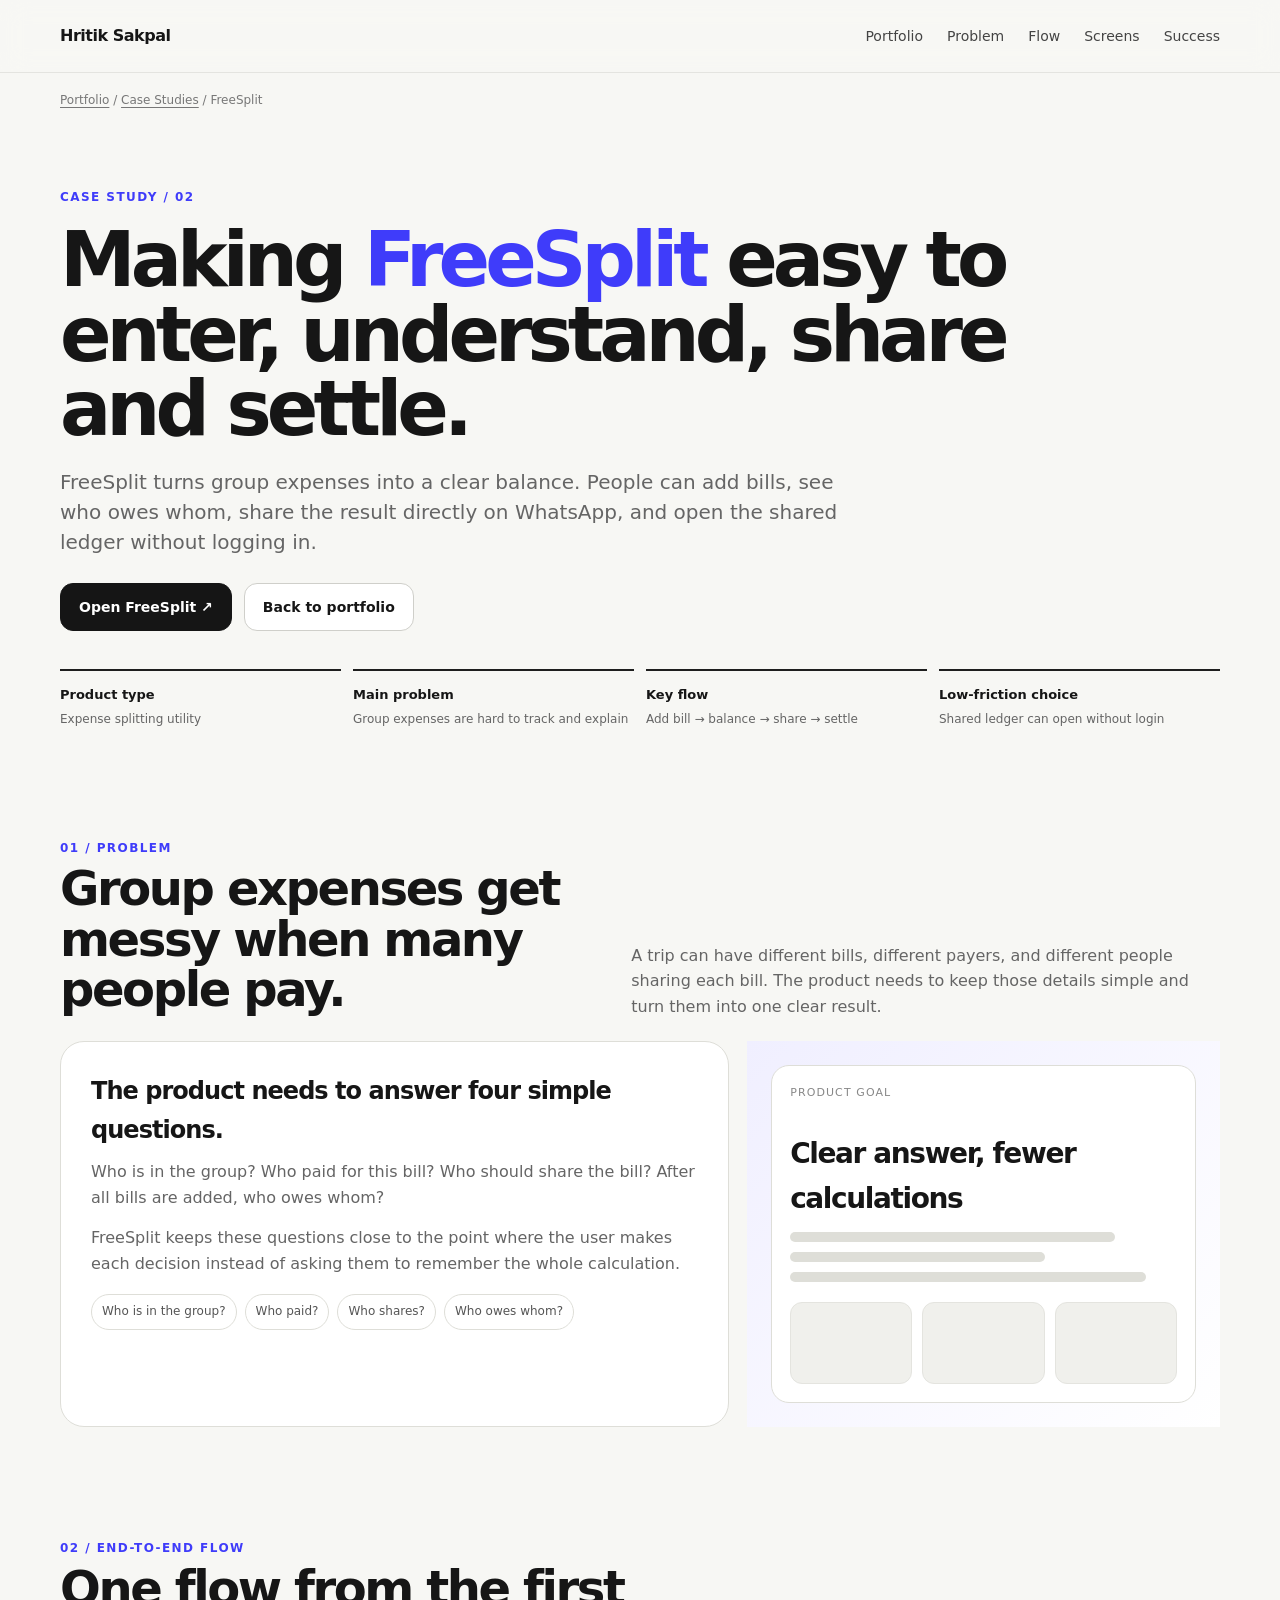
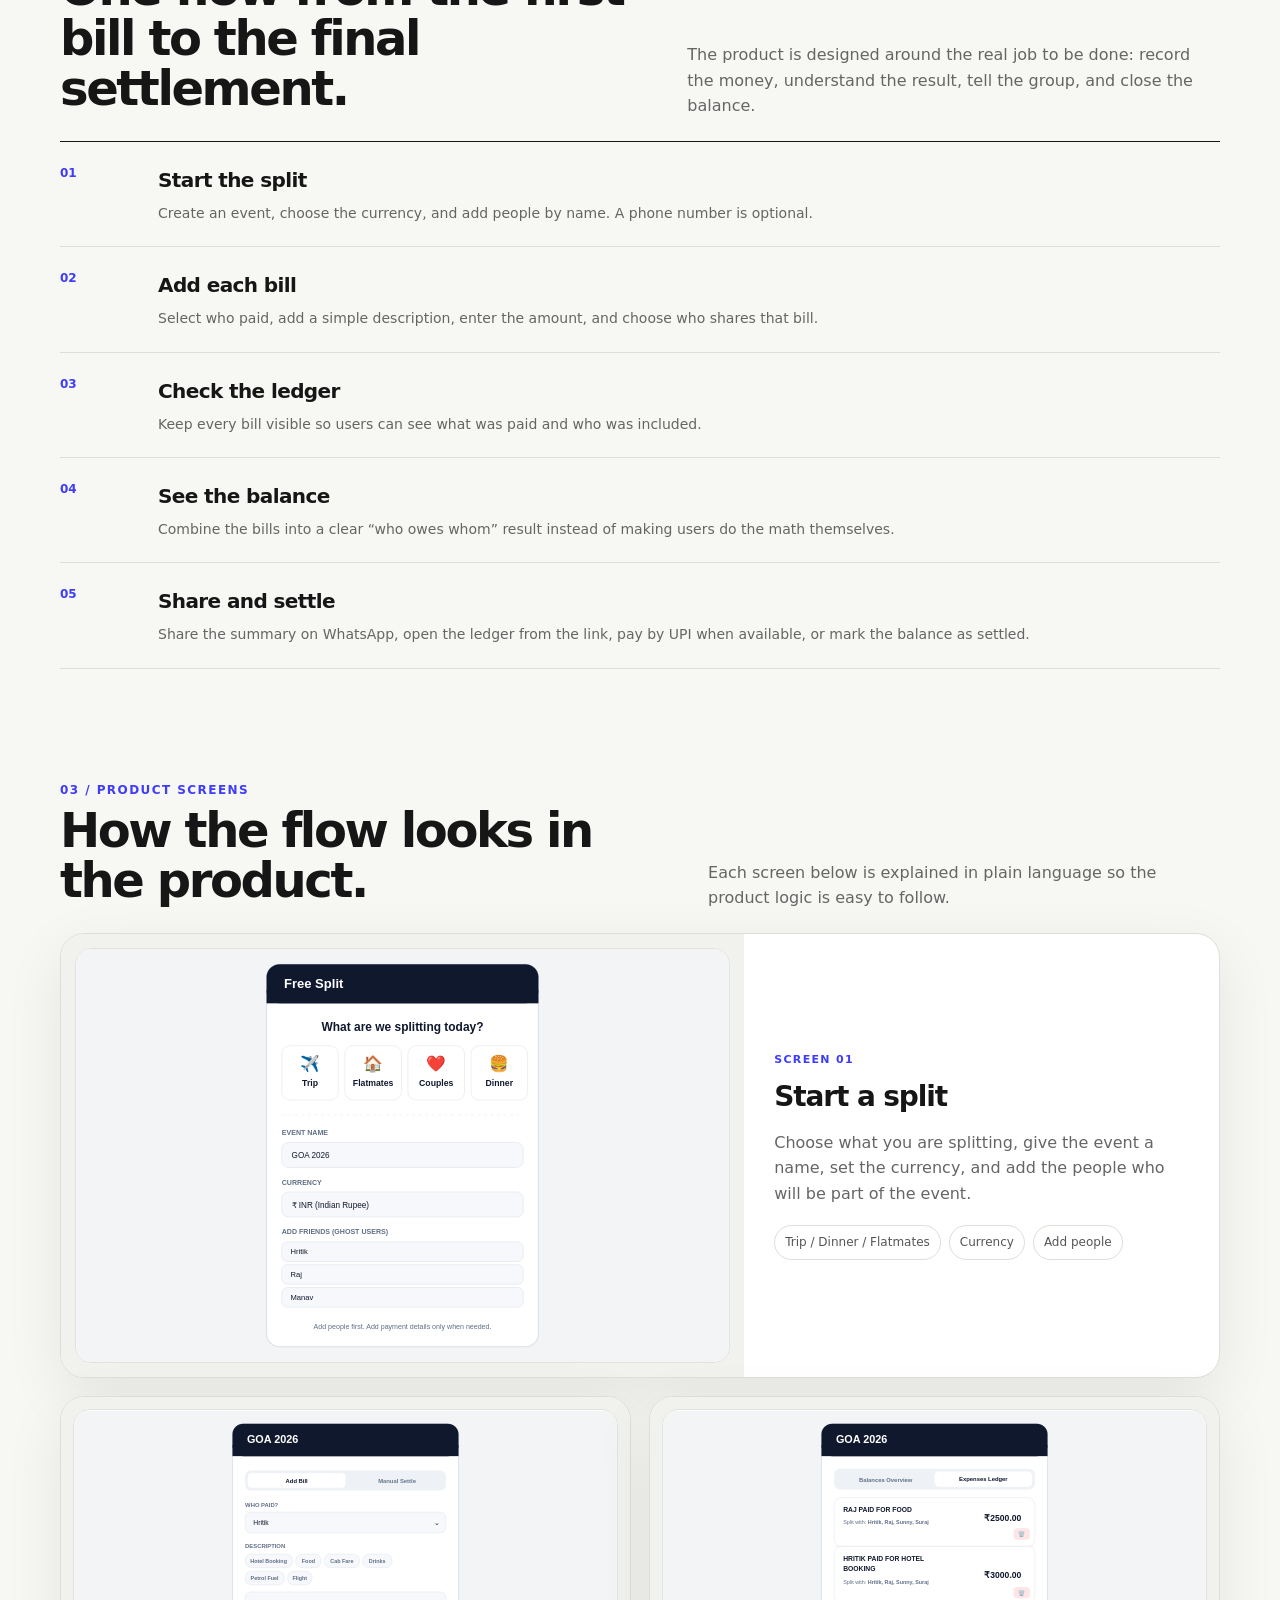
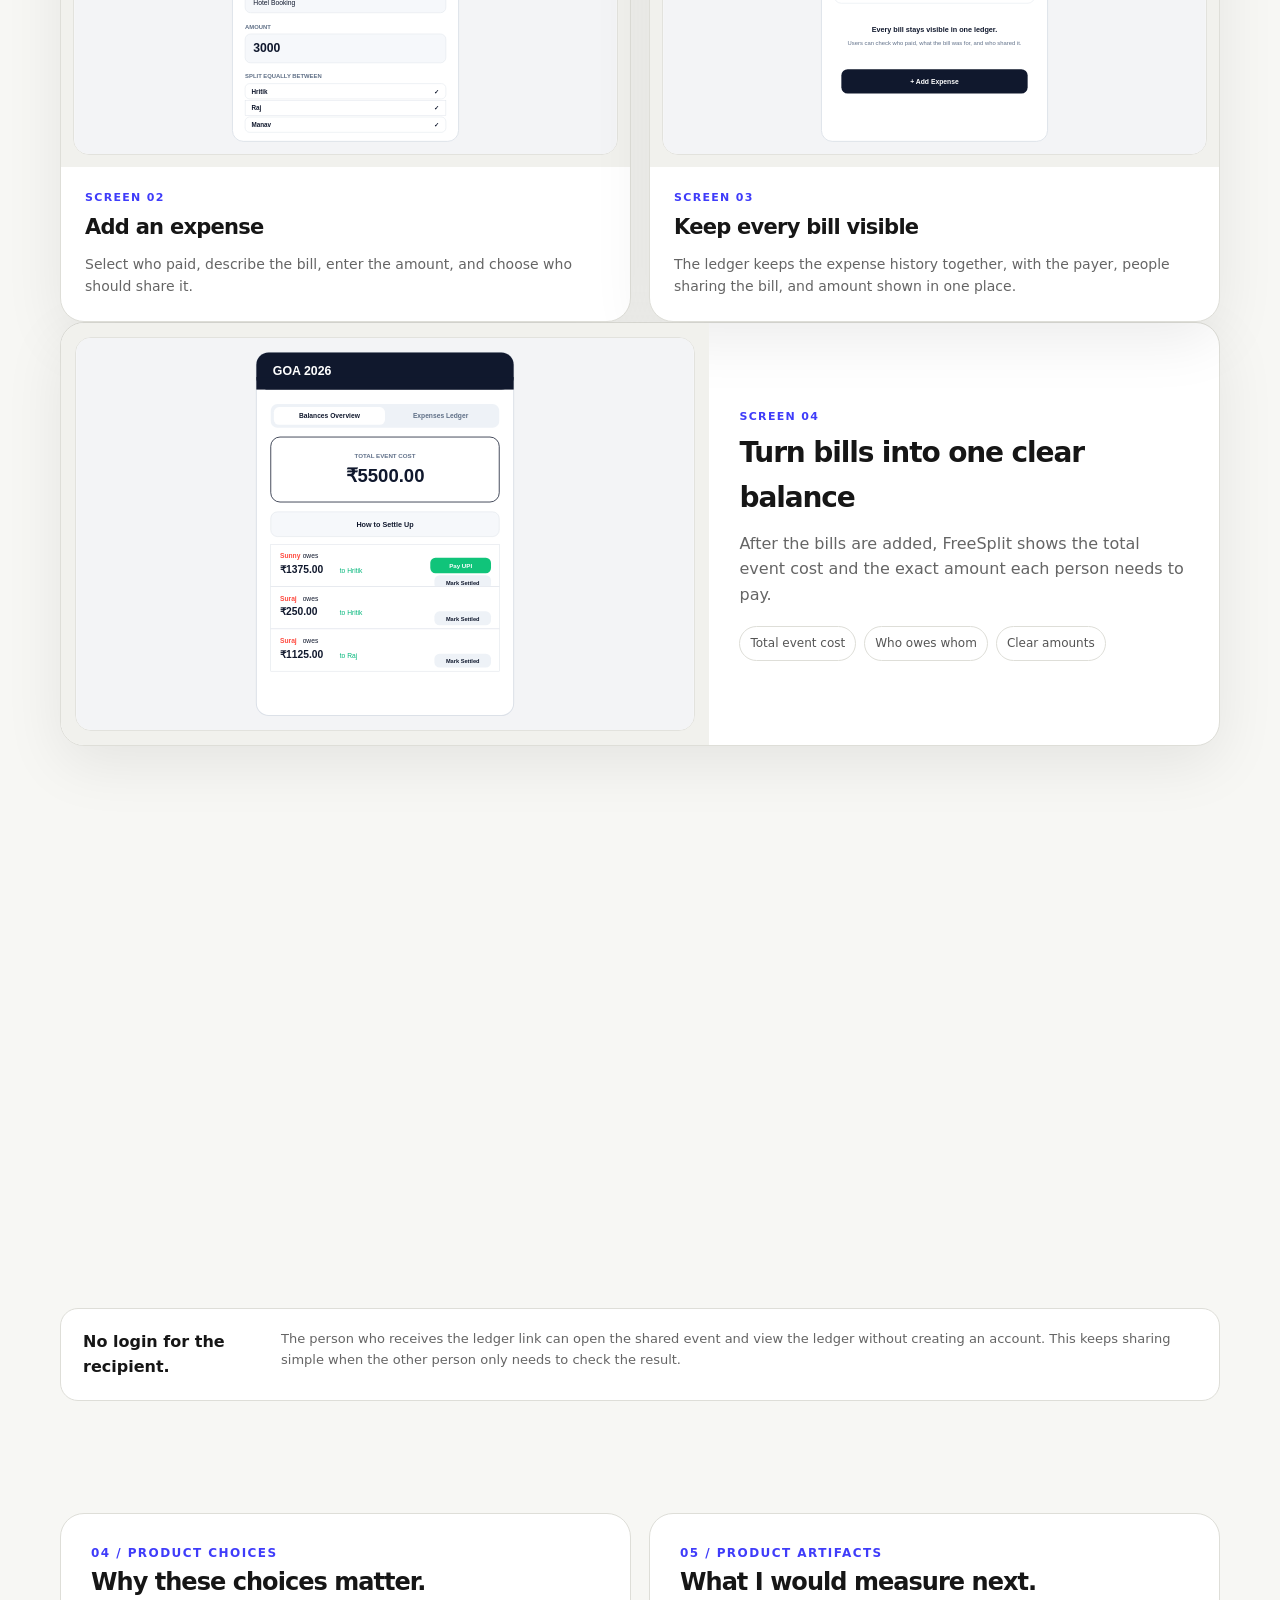
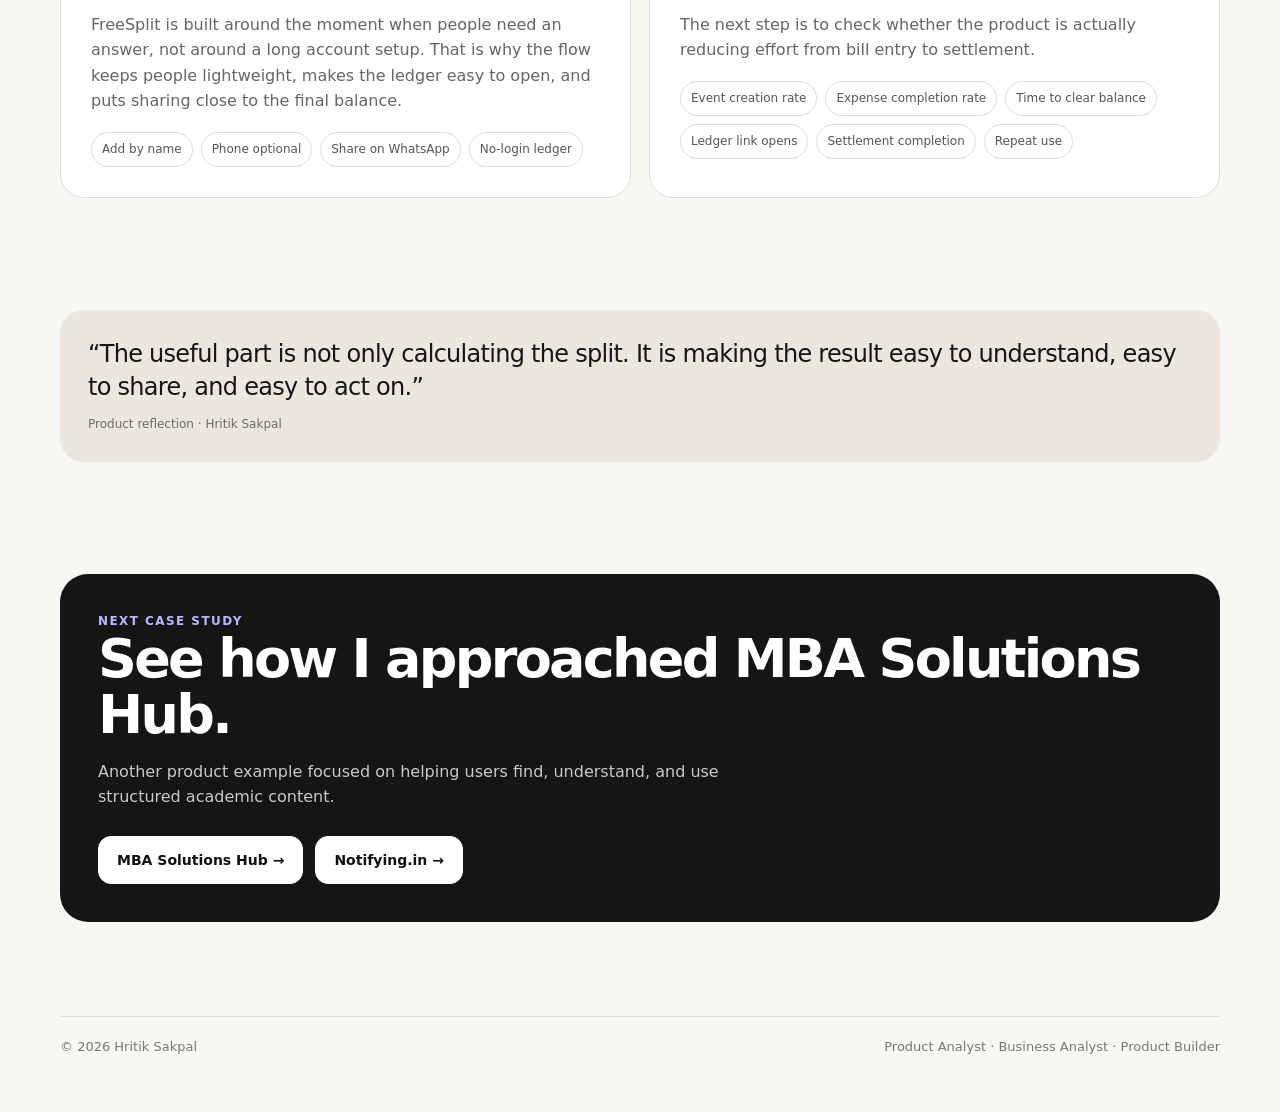
==== commit 529e23fb: "Rebuild FreeSplit case study around product flow" ====
--- a/freesplit.html
+++ b/freesplit.html
@@ -1,13 +1,16 @@
+<!doctype html>
+<html lang="en-IN">
+<head>
 <meta charset="utf-8">
 <meta name="viewport" content="width=device-width, initial-scale=1">
-<meta name="description" content="FreeSplit product case study by Hritik Sakpal covering shared expense splitting, product rules, user flows, requirements, edge cases and success metrics.">
+<meta name="description" content="FreeSplit case study by Hritik Sakpal: a low-friction expense splitting product that turns group bills into clear balances, shareable WhatsApp messages, and easy settlement.">
 <meta name="author" content="Hritik Sakpal">
 <meta name="robots" content="index,follow,max-image-preview:large,max-snippet:-1,max-video-preview:-1">
 <meta name="googlebot" content="index,follow,max-image-preview:large,max-snippet:-1,max-video-preview:-1">
 <link rel="canonical" href="https://hritiksakpal.github.io/portfolio/freesplit.html">
 <meta name="theme-color" content="#f7f7f4">
 <meta property="og:title" content="FreeSplit Case Study — Hritik Sakpal">
-<meta property="og:description" content="How Hritik Sakpal approached FreeSplit around clarity, transparent rules and lower calculation friction.">
+<meta property="og:description" content="How FreeSplit turns group expenses into clear balances, WhatsApp-ready sharing, a public ledger link, and simple settlement.">
 <meta property="og:type" content="article">
 <meta property="og:url" content="https://hritiksakpal.github.io/portfolio/freesplit.html">
 <meta property="og:site_name" content="Hritik Sakpal">
@@ -16,7 +19,7 @@
 <meta property="og:image:alt" content="Hritik Sakpal — Product Analyst">
 <meta name="twitter:card" content="summary_large_image">
 <meta name="twitter:title" content="FreeSplit Case Study — Hritik Sakpal">
-<meta name="twitter:description" content="How Hritik Sakpal approached FreeSplit around clarity, transparent rules and lower calculation friction.">
+<meta name="twitter:description" content="How FreeSplit turns group expenses into clear balances, WhatsApp-ready sharing, a public ledger link, and simple settlement.">
 <meta name="twitter:image" content="https://hritiksakpal.github.io/portfolio/assets/profile.jpg">
 <meta name="twitter:image:alt" content="Hritik Sakpal — Product Analyst">
 <title>FreeSplit Case Study | Hritik Sakpal</title>
@@ -29,13 +32,13 @@
       "@type":"Article",
       "@id":"https://hritiksakpal.github.io/portfolio/freesplit.html#article",
       "headline":"FreeSplit Case Study — Hritik Sakpal",
-      "description":"FreeSplit product case study by Hritik Sakpal covering shared expense splitting, product rules, user flows, requirements, edge cases and success metrics.",
+      "description":"FreeSplit case study by Hritik Sakpal showing how group bills become clear balances, shareable WhatsApp messages, a public ledger link, and simple settlement.",
       "author":{"@id":"https://hritiksakpal.github.io/portfolio/#person"},
       "publisher":{"@id":"https://hritiksakpal.github.io/portfolio/#person"},
       "mainEntityOfPage":{"@id":"https://hritiksakpal.github.io/portfolio/freesplit.html"},
       "url":"https://hritiksakpal.github.io/portfolio/freesplit.html",
       "image":"https://hritiksakpal.github.io/portfolio/assets/profile.jpg",
-      "articleSection":"Consumer Product",
+      "articleSection":"Expense Management",
       "datePublished":"2026-09-22",
       "dateModified":"2026-09-22",
       "inLanguage":"en-IN",
@@ -74,30 +77,242 @@
 </script>
 </head>
 <body>
-<header class="nav"><div class="wrap navin"><a class="brand" href="./">Hritik Sakpal</a><nav class="links"><a href="./">Portfolio</a><a href="#problem">Problem</a><a href="#logic">Product logic</a><a href="#success">Success</a></nav></div></header>
-<main><div class="wrap"><nav class="breadcrumbs" aria-label="Breadcrumb"><a href="./">Portfolio</a> / <a href="./#work">Case Studies</a> / <span>FreeSplit</span></nav></div>
-
-<section class="hero wrap reveal"><div class="kicker">Case study / 02</div><h1>Designing <span>FreeSplit</span> around clarity, fairness and less calculation.</h1><p class="lead">An expense-splitting product concept focused on making shared spending easier to divide, understand and settle.</p><div class="hero-actions"><a class="btn primary" href="https://freesplit.in" target="_blank" rel="noreferrer">Visit FreeSplit ↗</a><a class="btn" href="./">Back to portfolio</a></div>
-<div class="meta-grid"><div class="meta"><b>Product type</b><span>Consumer finance utility</span></div><div class="meta"><b>Core problem</b><span>Shared spending creates calculation friction</span></div><div class="meta"><b>Product lens</b><span>Inputs, rules, clarity and settlement</span></div><div class="meta"><b>Portfolio focus</b><span>Flows, requirements, edge cases</span></div></div></section>
-
-<section id="problem" class="section wrap"><div class="section-head reveal"><div><div class="kicker">01 / Problem framing</div><h2>Splitting money sounds simple until the rules arrive.</h2></div><p class="section-lead">The product challenge is not just arithmetic. Users need to know who paid, who participated, how the amount should be divided and what needs to happen next.</p></div>
-<div class="grid"><article class="card copy span-7 reveal"><h3>Where friction appears</h3><p>Shared meals, trips, subscriptions and group purchases can involve different participants and unequal contributions. A useful product needs to make those rules understandable before presenting a final balance.</p><p>That leads to a product principle: reduce the number of decisions a user has to hold in their head at once.</p><div class="pills"><span class="pill">Who paid?</span><span class="pill">Who shares?</span><span class="pill">How much?</span><span class="pill">Who owes whom?</span></div></article><aside class="evidence span-5 reveal"><div class="mock-screen"><div class="mock-label">Shared expense</div><div class="mock-title">₹ — split clearly</div><div class="mock-line s1"></div><div class="mock-line s2"></div><div class="mock-line s3"></div><div class="mock-cards"><div class="mock-card"></div><div class="mock-card"></div><div class="mock-card"></div></div></div></aside></div></section>
-
-<section id="logic" class="section wrap"><div class="section-head reveal"><div><div class="kicker">02 / Product logic</div><h2>Rules should be visible, not hidden.</h2></div><p class="section-lead">A strong expense-splitting flow makes the underlying calculation understandable enough that users can trust the result.</p></div>
-<div class="timeline reveal">
-<div class="step-row"><div class="num">01</div><div><h3>Capture the group</h3><p>Define participants before creating a transaction so every amount has a clear set of people attached to it.</p></div></div>
-<div class="step-row"><div class="num">02</div><div><h3>Capture the payment</h3><p>Record who paid and the total amount without forcing the user to calculate balances manually.</p></div></div>
-<div class="step-row"><div class="num">03</div><div><h3>Apply the split rule</h3><p>Support the core product question: is the amount shared equally, or does the product need to represent a different allocation rule?</p></div></div>
-<div class="step-row"><div class="num">04</div><div><h3>Explain the result</h3><p>Translate raw arithmetic into a clear balance so a user can understand what they owe or should receive.</p></div></div>
-<div class="step-row"><div class="num">05</div><div><h3>Design for edge cases</h3><p>Think through zero-value entries, missing participants, duplicate inputs and repeated transactions before they become support problems.</p></div></div>
-</div></section>
-
-<section class="section wrap"><div class="grid"><article class="card copy span-6 reveal"><div class="kicker">Product artifacts</div><h3>What a recruiter should be able to inspect.</h3><p>The case study is intentionally centred on product thinking rather than pretending that a polished UI alone demonstrates product capability.</p><div class="pills"><span class="pill">User flow</span><span class="pill">User stories</span><span class="pill">Acceptance criteria</span><span class="pill">Edge cases</span><span class="pill">Success metrics</span></div></article><article class="card copy span-6 reveal"><div class="kicker">Success criteria</div><h3>Measure whether the product actually reduces effort.</h3><p>The next measurement layer would focus on time to create a split, calculation-error rate, completion rate and the proportion of created expenses that reach a clear settlement state.</p><div class="pills"><span class="pill">Completion rate</span><span class="pill">Time to split</span><span class="pill">Error rate</span><span class="pill">Settlement completion</span></div></article></div></section>
-
-<section id="success" class="section wrap"><div class="quote reveal"><p>“Good financial utility products make the answer feel obvious while keeping the underlying rule understandable.”</p><span>Product reflection · Hritik Sakpal</span></div></section>
-
-<section class="section wrap"><div class="cta reveal"><div class="kicker" style="color:#b9b7ff">Next</div><h2>See the education product case study.</h2><p>Another example of turning a fragmented user problem into a structured digital product.</p><div class="hero-actions"><a class="btn" href="mba-solutions-hub.html">MBA Solutions Hub →</a><a class="btn" href="notifying-in.html">Notifying.in →</a></div></div></section>
+<header class="nav">
+  <div class="wrap navin">
+    <a class="brand" href="./">Hritik Sakpal</a>
+    <nav class="links">
+      <a href="./">Portfolio</a>
+      <a href="#problem">Problem</a>
+      <a href="#flow">Flow</a>
+      <a href="#screens">Screens</a>
+      <a href="#success">Success</a>
+    </nav>
+  </div>
+</header>
+
+<main>
+  <div class="wrap">
+    <nav class="breadcrumbs" aria-label="Breadcrumb">
+      <a href="./">Portfolio</a> / <a href="./#work">Case Studies</a> / <span>FreeSplit</span>
+    </nav>
+  </div>
+
+  <section class="hero wrap reveal">
+    <div class="kicker">Case study / 02</div>
+    <h1>Making <span>FreeSplit</span> easy to enter, understand, share and settle.</h1>
+    <p class="lead">FreeSplit turns group expenses into a clear balance. People can add bills, see who owes whom, share the result directly on WhatsApp, and open the shared ledger without logging in.</p>
+    <div class="hero-actions">
+      <a class="btn primary" href="https://freesplitt.blogspot.com/" target="_blank" rel="noreferrer">Open FreeSplit ↗</a>
+      <a class="btn" href="./">Back to portfolio</a>
+    </div>
+
+    <div class="meta-grid">
+      <div class="meta"><b>Product type</b><span>Expense splitting utility</span></div>
+      <div class="meta"><b>Main problem</b><span>Group expenses are hard to track and explain</span></div>
+      <div class="meta"><b>Key flow</b><span>Add bill → balance → share → settle</span></div>
+      <div class="meta"><b>Low-friction choice</b><span>Shared ledger can open without login</span></div>
+    </div>
+  </section>
+
+  <section id="problem" class="section wrap">
+    <div class="section-head reveal">
+      <div>
+        <div class="kicker">01 / Problem</div>
+        <h2>Group expenses get messy when many people pay.</h2>
+      </div>
+      <p class="section-lead">A trip can have different bills, different payers, and different people sharing each bill. The product needs to keep those details simple and turn them into one clear result.</p>
+    </div>
+
+    <div class="grid">
+      <article class="card copy span-7 reveal">
+        <h3>The product needs to answer four simple questions.</h3>
+        <p>Who is in the group? Who paid for this bill? Who should share the bill? After all bills are added, who owes whom?</p>
+        <p>FreeSplit keeps these questions close to the point where the user makes each decision instead of asking them to remember the whole calculation.</p>
+        <div class="pills">
+          <span class="pill">Who is in the group?</span>
+          <span class="pill">Who paid?</span>
+          <span class="pill">Who shares?</span>
+          <span class="pill">Who owes whom?</span>
+        </div>
+      </article>
+      <aside class="evidence span-5 reveal">
+        <div class="mock-screen">
+          <div class="mock-label">Product goal</div>
+          <div class="mock-title">Clear answer, fewer calculations</div>
+          <div class="mock-line s1"></div>
+          <div class="mock-line s2"></div>
+          <div class="mock-line s3"></div>
+          <div class="mock-cards"><div class="mock-card"></div><div class="mock-card"></div><div class="mock-card"></div></div>
+        </div>
+      </aside>
+    </div>
+  </section>
+
+  <section id="flow" class="section wrap">
+    <div class="section-head reveal">
+      <div>
+        <div class="kicker">02 / End-to-end flow</div>
+        <h2>One flow from the first bill to the final settlement.</h2>
+      </div>
+      <p class="section-lead">The product is designed around the real job to be done: record the money, understand the result, tell the group, and close the balance.</p>
+    </div>
+
+    <div class="timeline reveal">
+      <div class="step-row"><div class="num">01</div><div><h3>Start the split</h3><p>Create an event, choose the currency, and add people by name. A phone number is optional.</p></div></div>
+      <div class="step-row"><div class="num">02</div><div><h3>Add each bill</h3><p>Select who paid, add a simple description, enter the amount, and choose who shares that bill.</p></div></div>
+      <div class="step-row"><div class="num">03</div><div><h3>Check the ledger</h3><p>Keep every bill visible so users can see what was paid and who was included.</p></div></div>
+      <div class="step-row"><div class="num">04</div><div><h3>See the balance</h3><p>Combine the bills into a clear “who owes whom” result instead of making users do the math themselves.</p></div></div>
+      <div class="step-row"><div class="num">05</div><div><h3>Share and settle</h3><p>Share the summary on WhatsApp, open the ledger from the link, pay by UPI when available, or mark the balance as settled.</p></div></div>
+    </div>
+  </section>
+
+  <section id="screens" class="section wrap">
+    <div class="section-head reveal">
+      <div>
+        <div class="kicker">03 / Product screens</div>
+        <h2>How the flow looks in the product.</h2>
+      </div>
+      <p class="section-lead">Each screen below is explained in plain language so the product logic is easy to follow.</p>
+    </div>
+
+    <div class="screen-feature reveal">
+      <div class="screen-image">
+        <img src="assets/freesplit/start-event.svg" alt="FreeSplit screen for starting a trip expense split, choosing a category, naming the event, setting currency, and adding friends">
+      </div>
+      <div class="screen-feature-copy">
+        <div class="screen-label">Screen 01</div>
+        <h3>Start a split</h3>
+        <p>Choose what you are splitting, give the event a name, set the currency, and add the people who will be part of the event.</p>
+        <div class="pills">
+          <span class="pill">Trip / Dinner / Flatmates</span>
+          <span class="pill">Currency</span>
+          <span class="pill">Add people</span>
+        </div>
+      </div>
+    </div>
+
+    <div class="screen-grid two">
+      <figure class="screen-card reveal">
+        <div class="screen-image"><img src="assets/freesplit/add-expense.svg" alt="FreeSplit add bill screen showing payer selection, description, amount, and people sharing the bill"></div>
+        <figcaption>
+          <div class="screen-label">Screen 02</div>
+          <h3>Add an expense</h3>
+          <p>Select who paid, describe the bill, enter the amount, and choose who should share it.</p>
+        </figcaption>
+      </figure>
+
+      <figure class="screen-card reveal">
+        <div class="screen-image"><img src="assets/freesplit/ledger.svg" alt="FreeSplit expenses ledger showing bills, who paid, who shared each bill, and the amount"></div>
+        <figcaption>
+          <div class="screen-label">Screen 03</div>
+          <h3>Keep every bill visible</h3>
+          <p>The ledger keeps the expense history together, with the payer, people sharing the bill, and amount shown in one place.</p>
+        </figcaption>
+      </figure>
+    </div>
+
+    <div class="screen-feature compact reveal">
+      <div class="screen-image">
+        <img src="assets/freesplit/balances.svg" alt="FreeSplit balance screen showing total event cost and the exact amounts each person owes">
+      </div>
+      <div class="screen-feature-copy">
+        <div class="screen-label">Screen 04</div>
+        <h3>Turn bills into one clear balance</h3>
+        <p>After the bills are added, FreeSplit shows the total event cost and the exact amount each person needs to pay.</p>
+        <div class="pills">
+          <span class="pill">Total event cost</span>
+          <span class="pill">Who owes whom</span>
+          <span class="pill">Clear amounts</span>
+        </div>
+      </div>
+    </div>
+
+    <div class="screen-grid two">
+      <figure class="screen-card reveal">
+        <div class="screen-image"><img src="assets/freesplit/settlement.svg" alt="FreeSplit settlement screen showing UPI payment and an optional section to save UPI ID and phone number"></div>
+        <figcaption>
+          <div class="screen-label">Screen 05</div>
+          <h3>Make settlement part of the flow</h3>
+          <p>Users can pay through saved UPI details when available, or mark the balance as settled.</p>
+        </figcaption>
+      </figure>
+
+      <figure class="screen-card reveal">
+        <div class="screen-image"><img src="assets/freesplit/whatsapp-share.svg" alt="FreeSplit WhatsApp-ready balance message showing total cost, who owes whom, and a link to the full ledger"></div>
+        <figcaption>
+          <div class="screen-label">Screen 06</div>
+          <h3>Share the result on WhatsApp</h3>
+          <p>FreeSplit turns the balance into a ready-to-send message with the key amounts and a link to the full ledger.</p>
+        </figcaption>
+      </figure>
+    </div>
+
+    <div class="screen-section-note reveal">
+      <strong>No login for the recipient.</strong>
+      <span>The person who receives the ledger link can open the shared event and view the ledger without creating an account. This keeps sharing simple when the other person only needs to check the result.</span>
+    </div>
+  </section>
+
+  <section class="section wrap">
+    <div class="grid">
+      <article class="card copy span-6 reveal">
+        <div class="kicker">04 / Product choices</div>
+        <h3>Why these choices matter.</h3>
+        <p>FreeSplit is built around the moment when people need an answer, not around a long account setup. That is why the flow keeps people lightweight, makes the ledger easy to open, and puts sharing close to the final balance.</p>
+        <div class="pills">
+          <span class="pill">Add by name</span>
+          <span class="pill">Phone optional</span>
+          <span class="pill">Share on WhatsApp</span>
+          <span class="pill">No-login ledger</span>
+        </div>
+      </article>
+
+      <article class="card copy span-6 reveal">
+        <div class="kicker">05 / Product artifacts</div>
+        <h3>What I would measure next.</h3>
+        <p>The next step is to check whether the product is actually reducing effort from bill entry to settlement.</p>
+        <div class="pills">
+          <span class="pill">Event creation rate</span>
+          <span class="pill">Expense completion rate</span>
+          <span class="pill">Time to clear balance</span>
+          <span class="pill">Ledger link opens</span>
+          <span class="pill">Settlement completion</span>
+          <span class="pill">Repeat use</span>
+        </div>
+      </article>
+    </div>
+  </section>
+
+  <section id="success" class="section wrap">
+    <div class="quote reveal">
+      <p>“The useful part is not only calculating the split. It is making the result easy to understand, easy to share, and easy to act on.”</p>
+      <span>Product reflection · Hritik Sakpal</span>
+    </div>
+  </section>
+
+  <section class="section wrap">
+    <div class="cta reveal">
+      <div class="kicker" style="color:#b9b7ff">Next case study</div>
+      <h2>See how I approached MBA Solutions Hub.</h2>
+      <p>Another product example focused on helping users find, understand, and use structured academic content.</p>
+      <div class="hero-actions">
+        <a class="btn" href="mba-solutions-hub.html">MBA Solutions Hub →</a>
+        <a class="btn" href="notifying-in.html">Notifying.in →</a>
+      </div>
+    </div>
+  </section>
 </main>
-<footer><div class="wrap foot"><span>© 2026 Hritik Sakpal</span><span>Product Analyst · Business Analyst · Product Builder</span></div></footer>
-<script>const obs=new IntersectionObserver(es=>es.forEach(e=>{if(e.isIntersecting)e.target.classList.add('on')}),{threshold:.08});document.querySelectorAll('.reveal').forEach(el=>obs.observe(el));</script>
-</body></html>+
+<footer>
+  <div class="wrap foot">
+    <span>© 2026 Hritik Sakpal</span>
+    <span>Product Analyst · Business Analyst · Product Builder</span>
+  </div>
+</footer>
+
+<script>
+const obs=new IntersectionObserver(es=>es.forEach(e=>{if(e.isIntersecting)e.target.classList.add('on')}),{threshold:.08});
+document.querySelectorAll('.reveal').forEach(el=>obs.observe(el));
+</script>
+</body>
+</html>
--- a/case-study.css
+++ b/case-study.css
@@ -71,3 +71,28 @@
 .breadcrumbs a{text-decoration:underline;text-underline-offset:3px}
 .breadcrumbs a:hover{color:var(--accent)}
 .visually-hidden{position:absolute!important;width:1px;height:1px;padding:0;margin:-1px;overflow:hidden;clip:rect(0,0,0,0);white-space:nowrap;border:0}
+
+.screen-feature{display:grid;grid-template-columns:1.18fr .82fr;gap:0;align-items:stretch;background:#fff;border:1px solid var(--line);border-radius:var(--radius);overflow:hidden;box-shadow:var(--shadow)}
+.screen-feature.compact{grid-template-columns:1.12fr .88fr}
+.screen-image{padding:14px;background:#f1f1ed}
+.screen-image img{display:block;width:100%;height:auto;max-height:520px;object-fit:contain;border-radius:16px;border:1px solid #e2e2dd;background:#fff}
+.screen-feature-copy{padding:30px;display:flex;flex-direction:column;justify-content:center}
+.screen-feature-copy h3{font-size:28px;letter-spacing:-.04em;margin:6px 0 10px}
+.screen-feature-copy p{margin:0;color:var(--muted)}
+.screen-label{font-size:11px;font-weight:800;letter-spacing:.12em;text-transform:uppercase;color:var(--accent)}
+.screen-grid{display:grid;gap:18px;margin-top:18px}
+.screen-grid.two{grid-template-columns:repeat(2,minmax(0,1fr))}
+.screen-card{margin:0;background:#fff;border:1px solid var(--line);border-radius:var(--radius);overflow:hidden;box-shadow:var(--shadow)}
+.screen-card figcaption{padding:22px 24px 24px}
+.screen-card h3{font-size:21px;letter-spacing:-.035em;margin:4px 0 8px}
+.screen-card p{margin:0;color:var(--muted);font-size:14px}
+.screen-card .screen-image{padding:12px}
+.screen-card .screen-image img{max-height:420px}
+.screen-section-note{display:flex;gap:18px;align-items:flex-start;margin-top:18px;padding:20px 22px;border:1px solid var(--line);border-radius:18px;background:#fff}
+.screen-section-note strong{min-width:180px}
+.screen-section-note span{color:var(--muted);font-size:13px}
+.screen-heading{margin-top:46px;margin-bottom:18px}
+.screen-heading h3{font-size:32px;letter-spacing:-.04em;margin:6px 0}
+.screen-heading p{margin:0;color:var(--muted);max-width:680px}
+@media(max-width:900px){.screen-feature{grid-template-columns:1fr}.screen-grid.two{grid-template-columns:1fr}.screen-section-note{display:block}.screen-section-note strong{display:block;margin-bottom:6px}}
+@media(max-width:620px){.screen-feature-copy{padding:24px}.screen-feature-copy h3{font-size:24px}.screen-card figcaption{padding:18px 20px 20px}.screen-heading h3{font-size:28px}}
